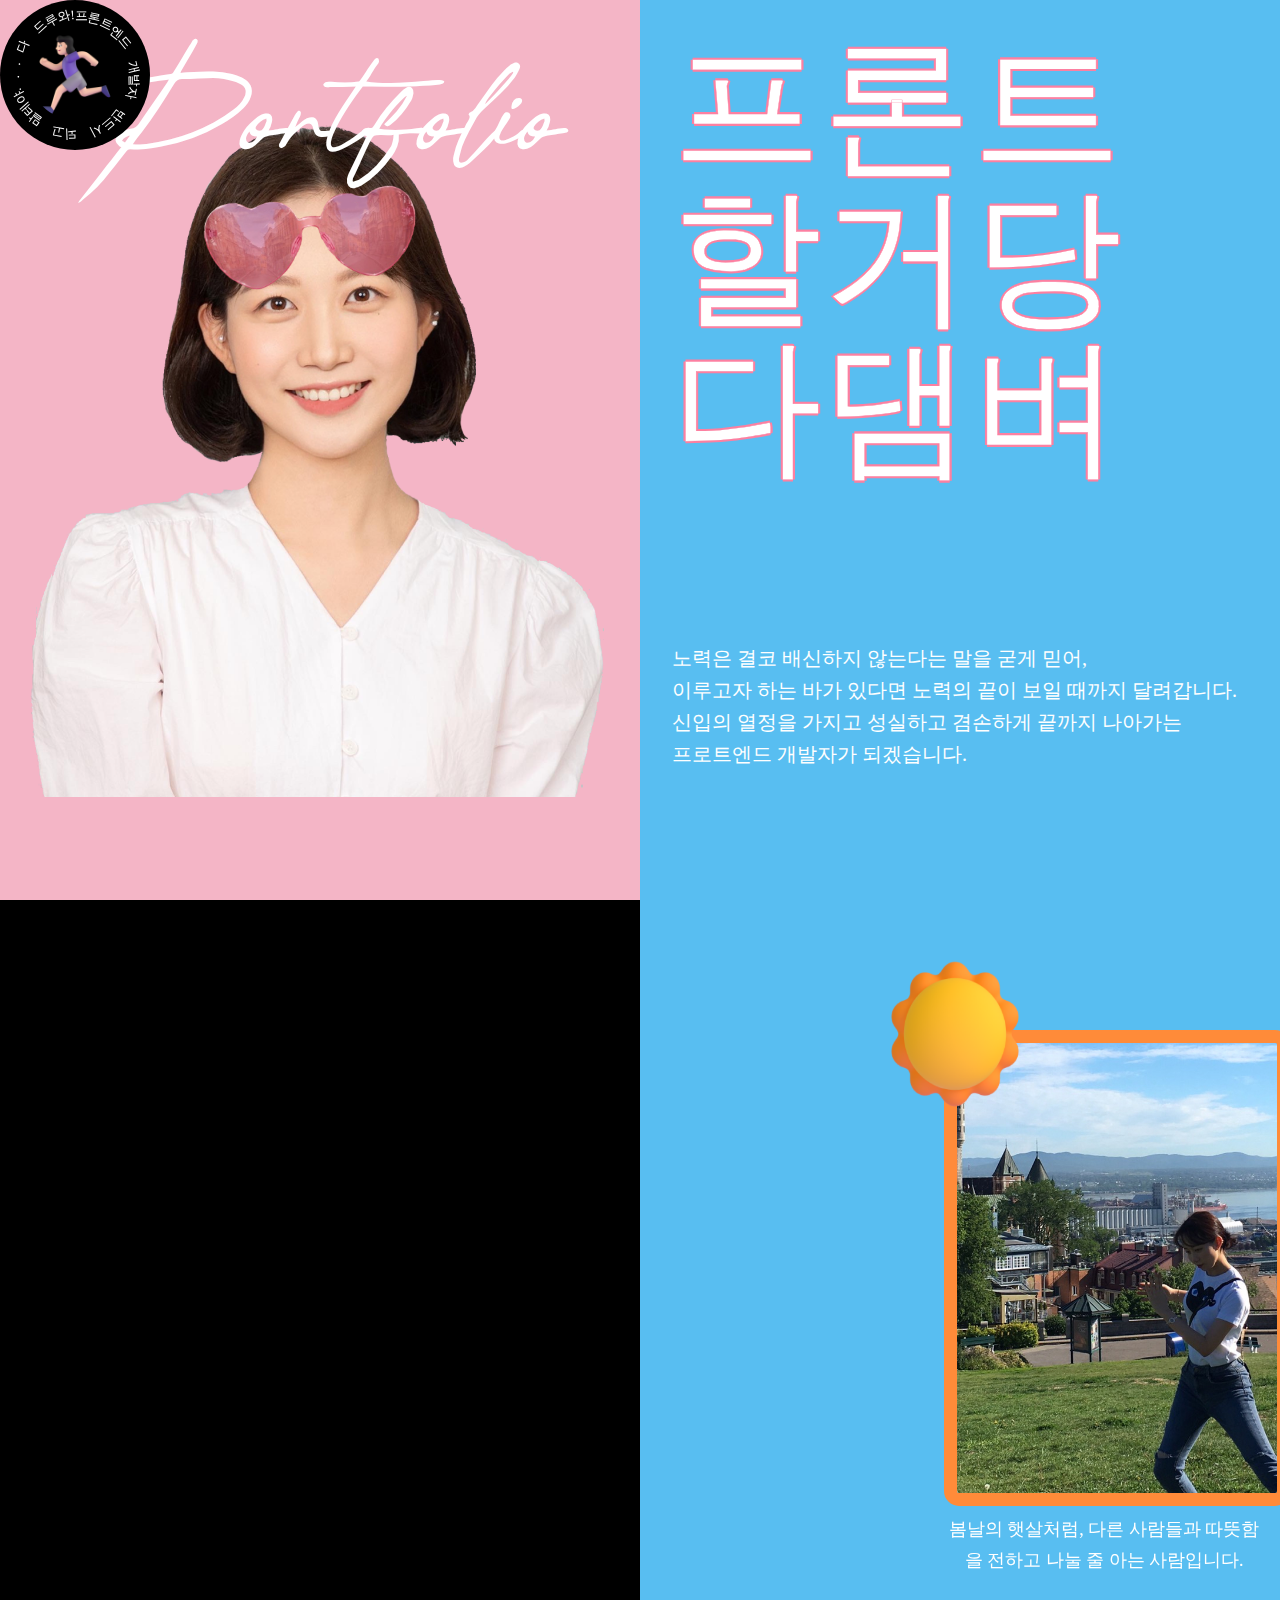
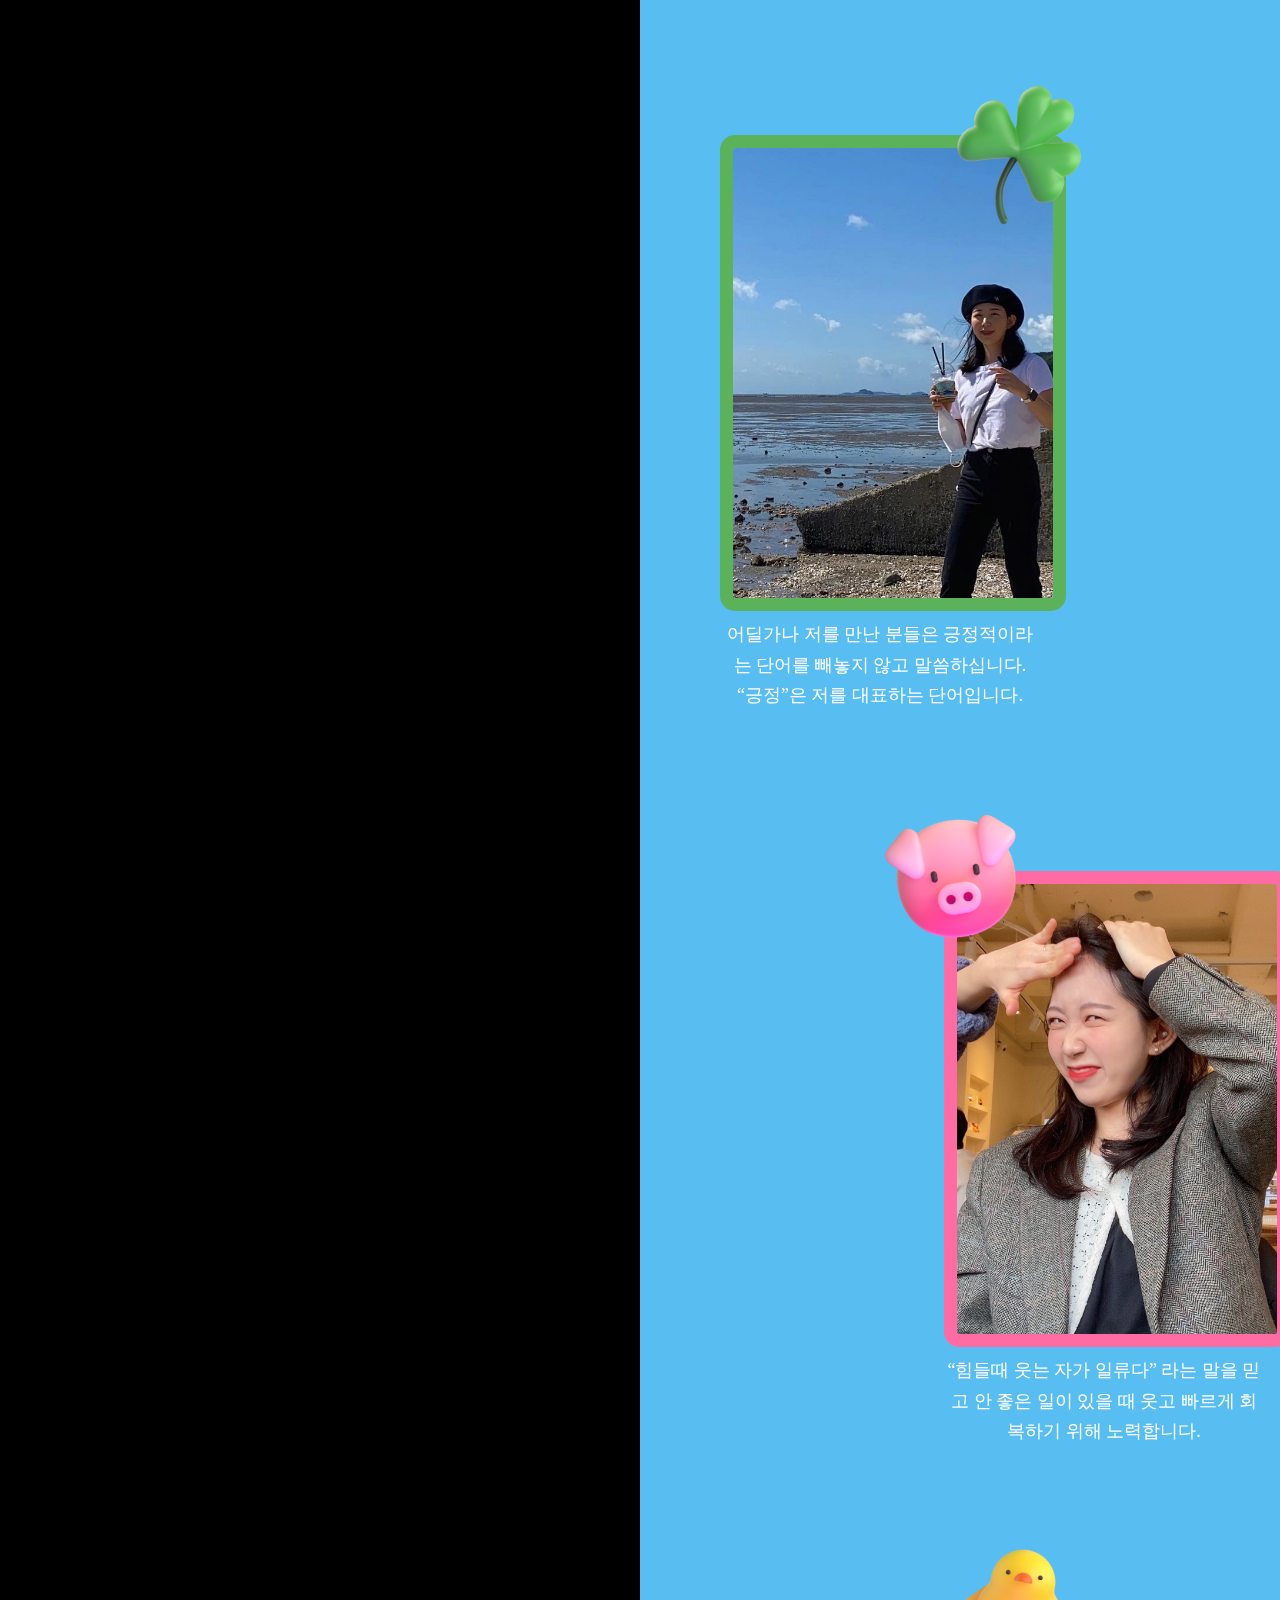
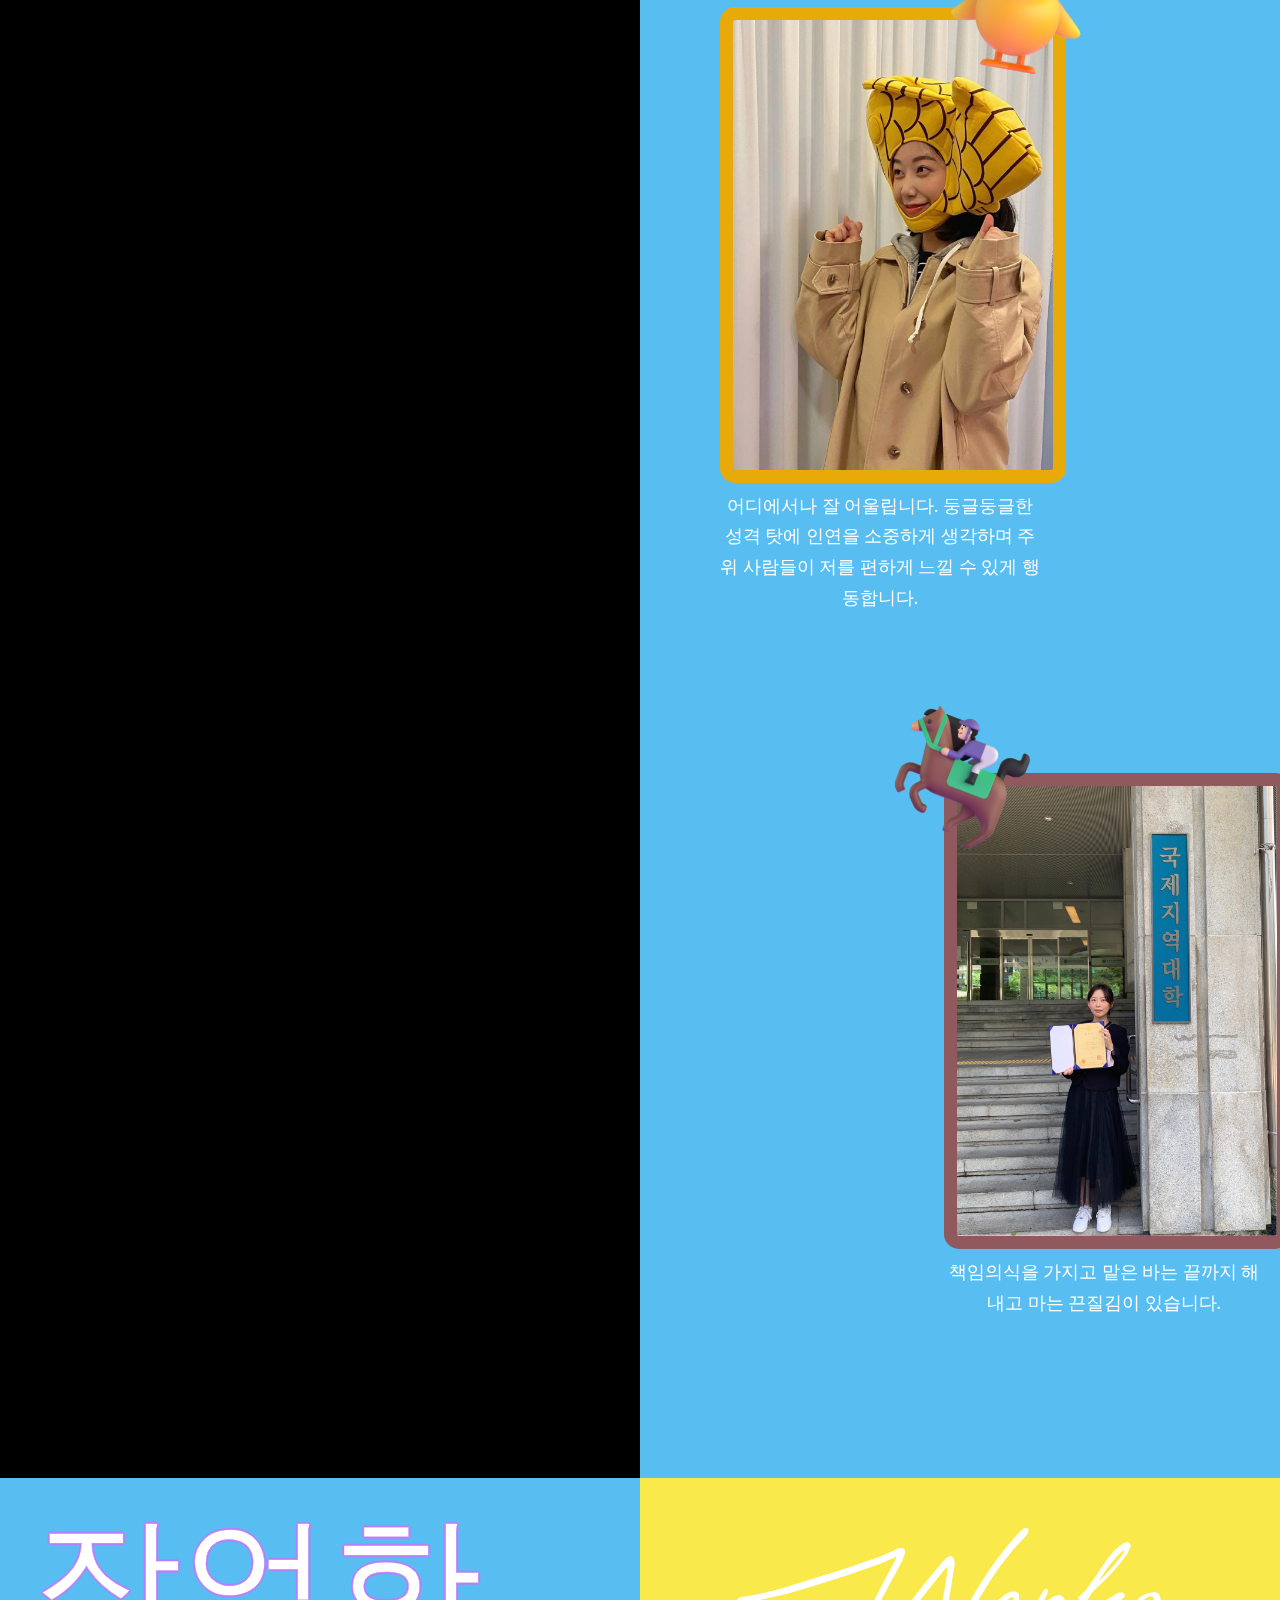
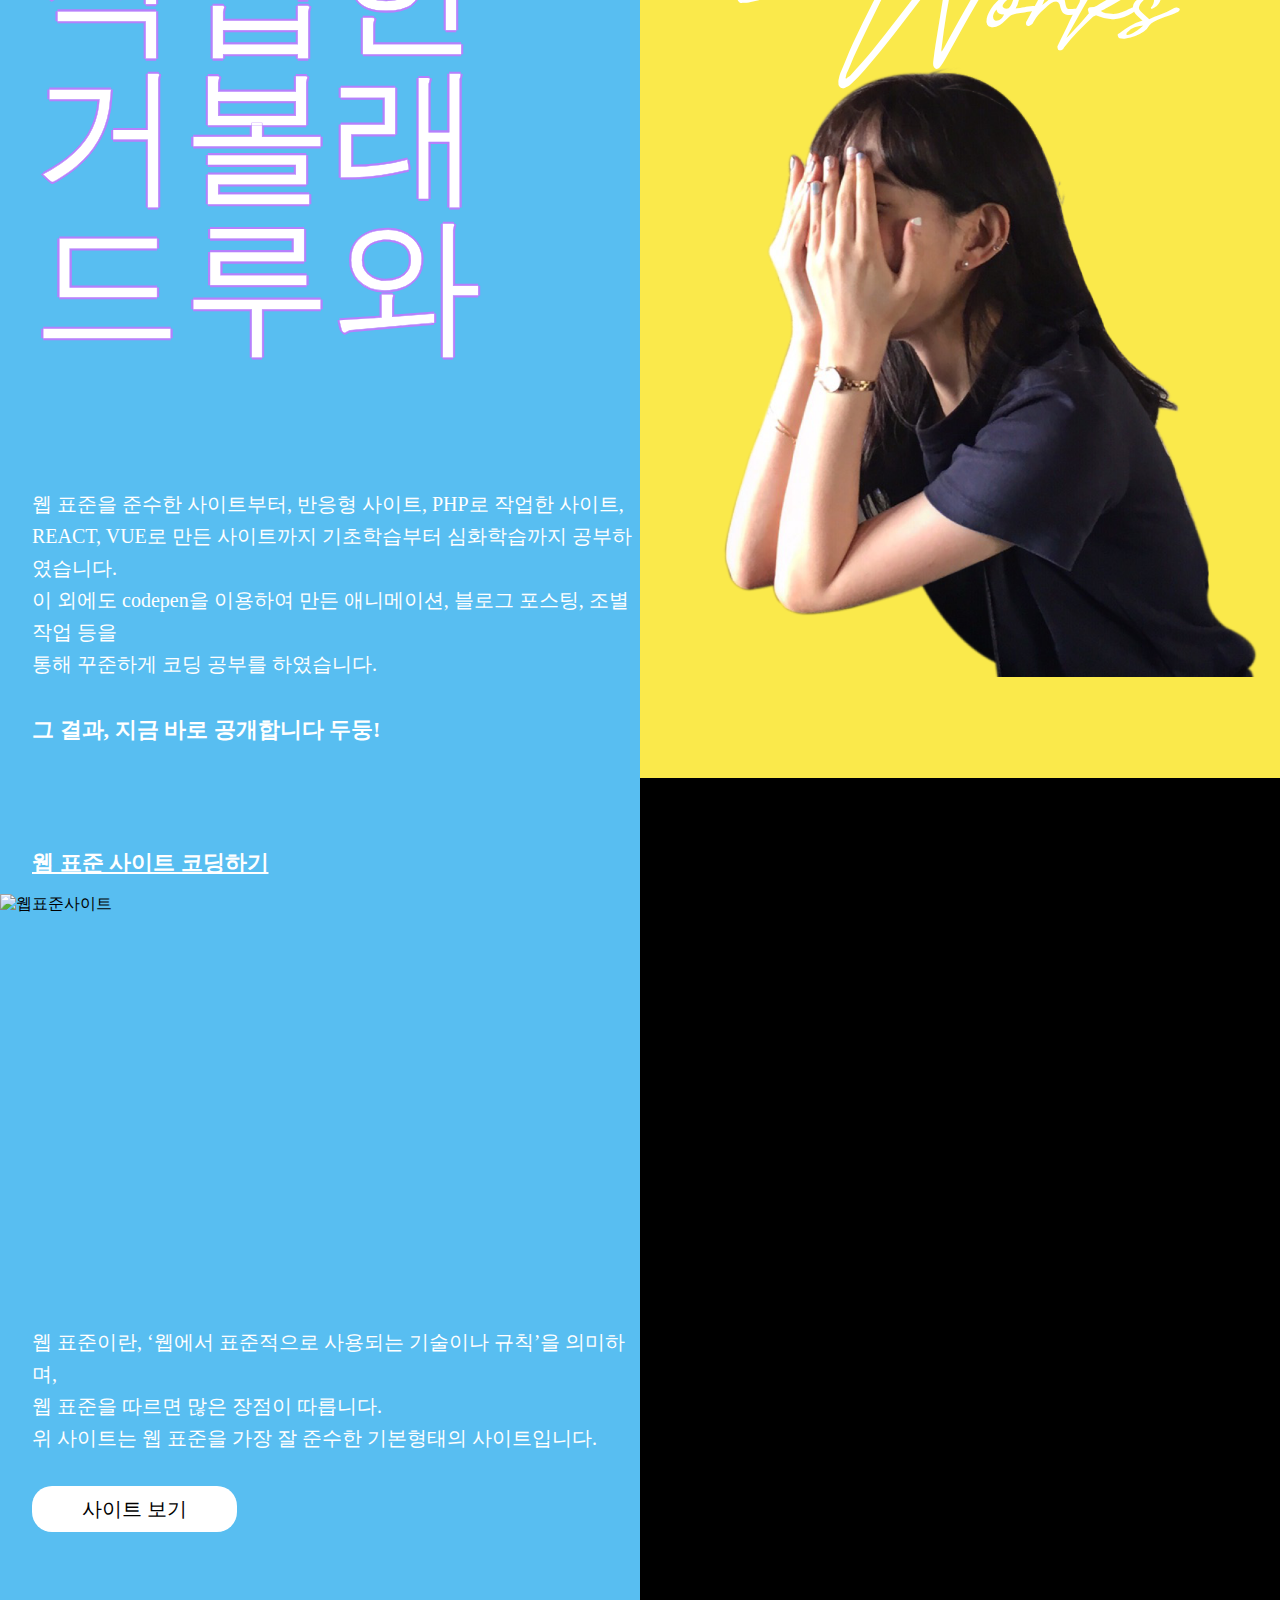
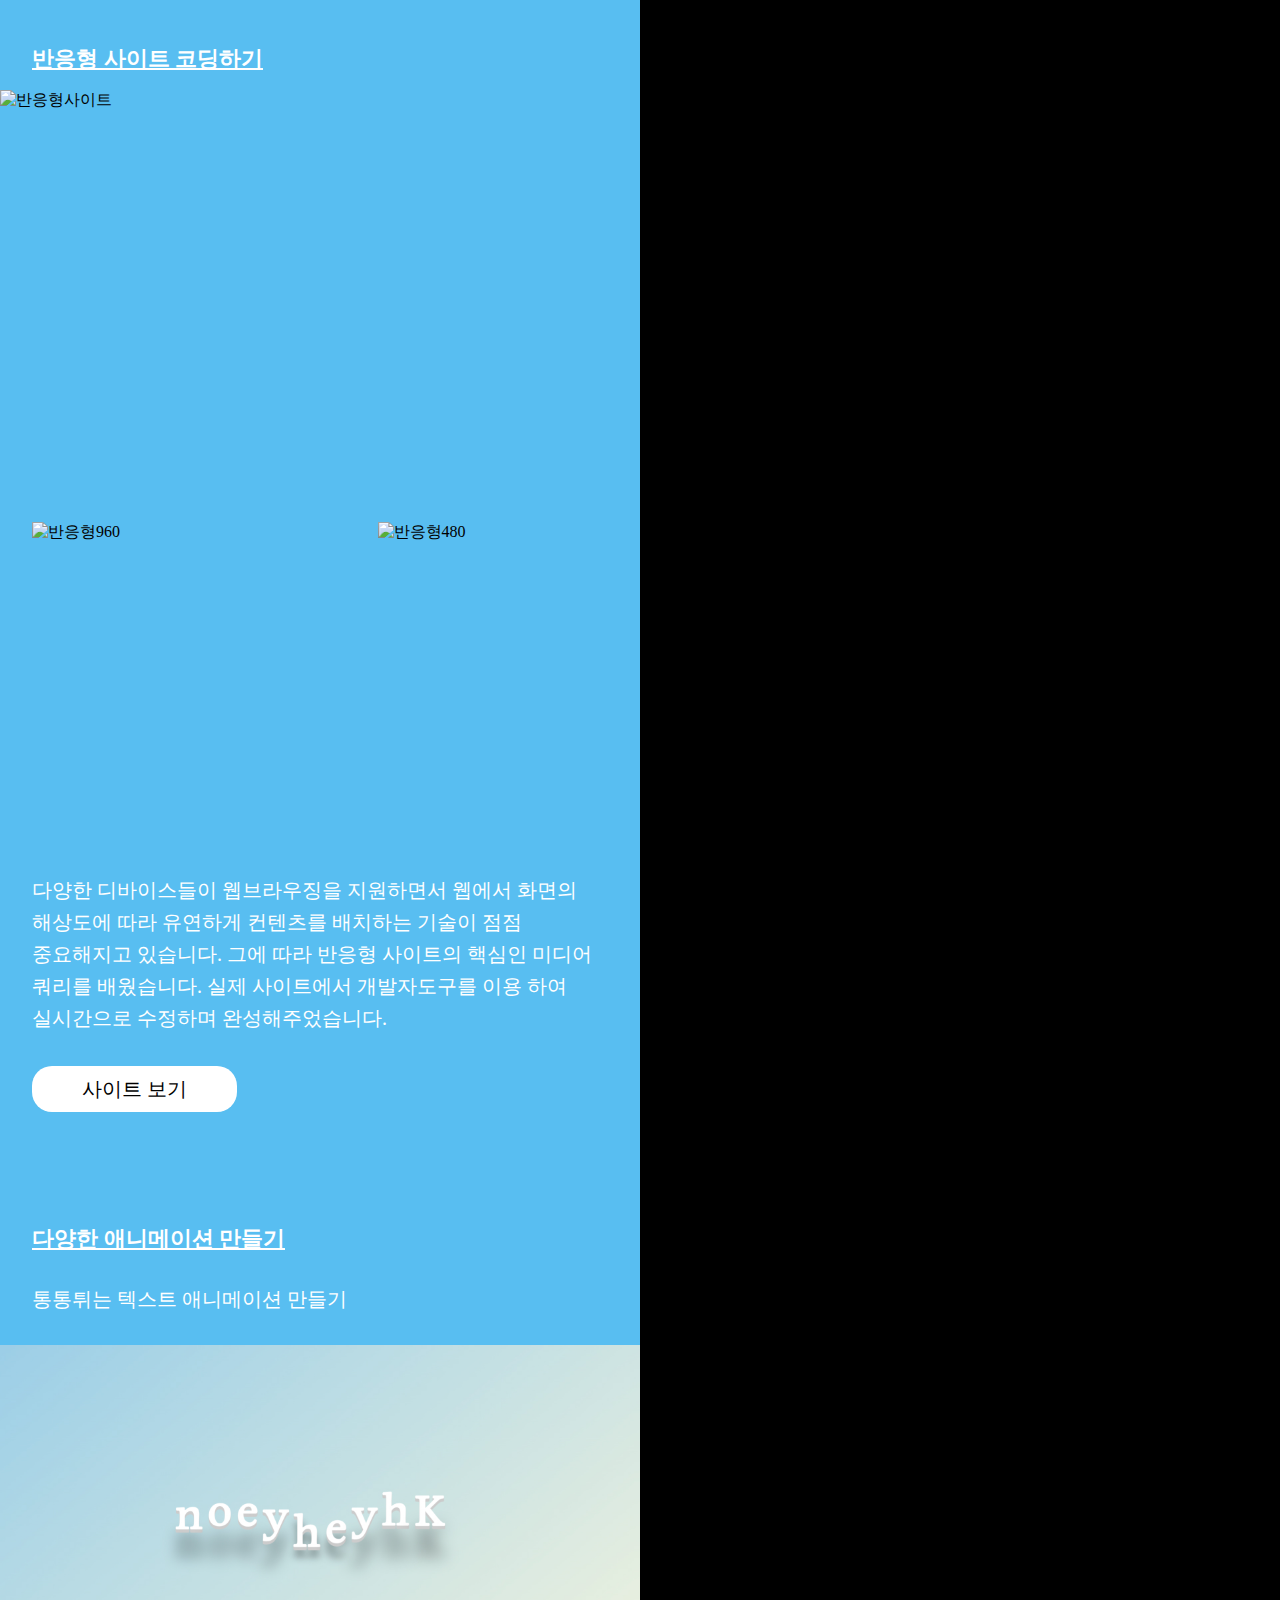
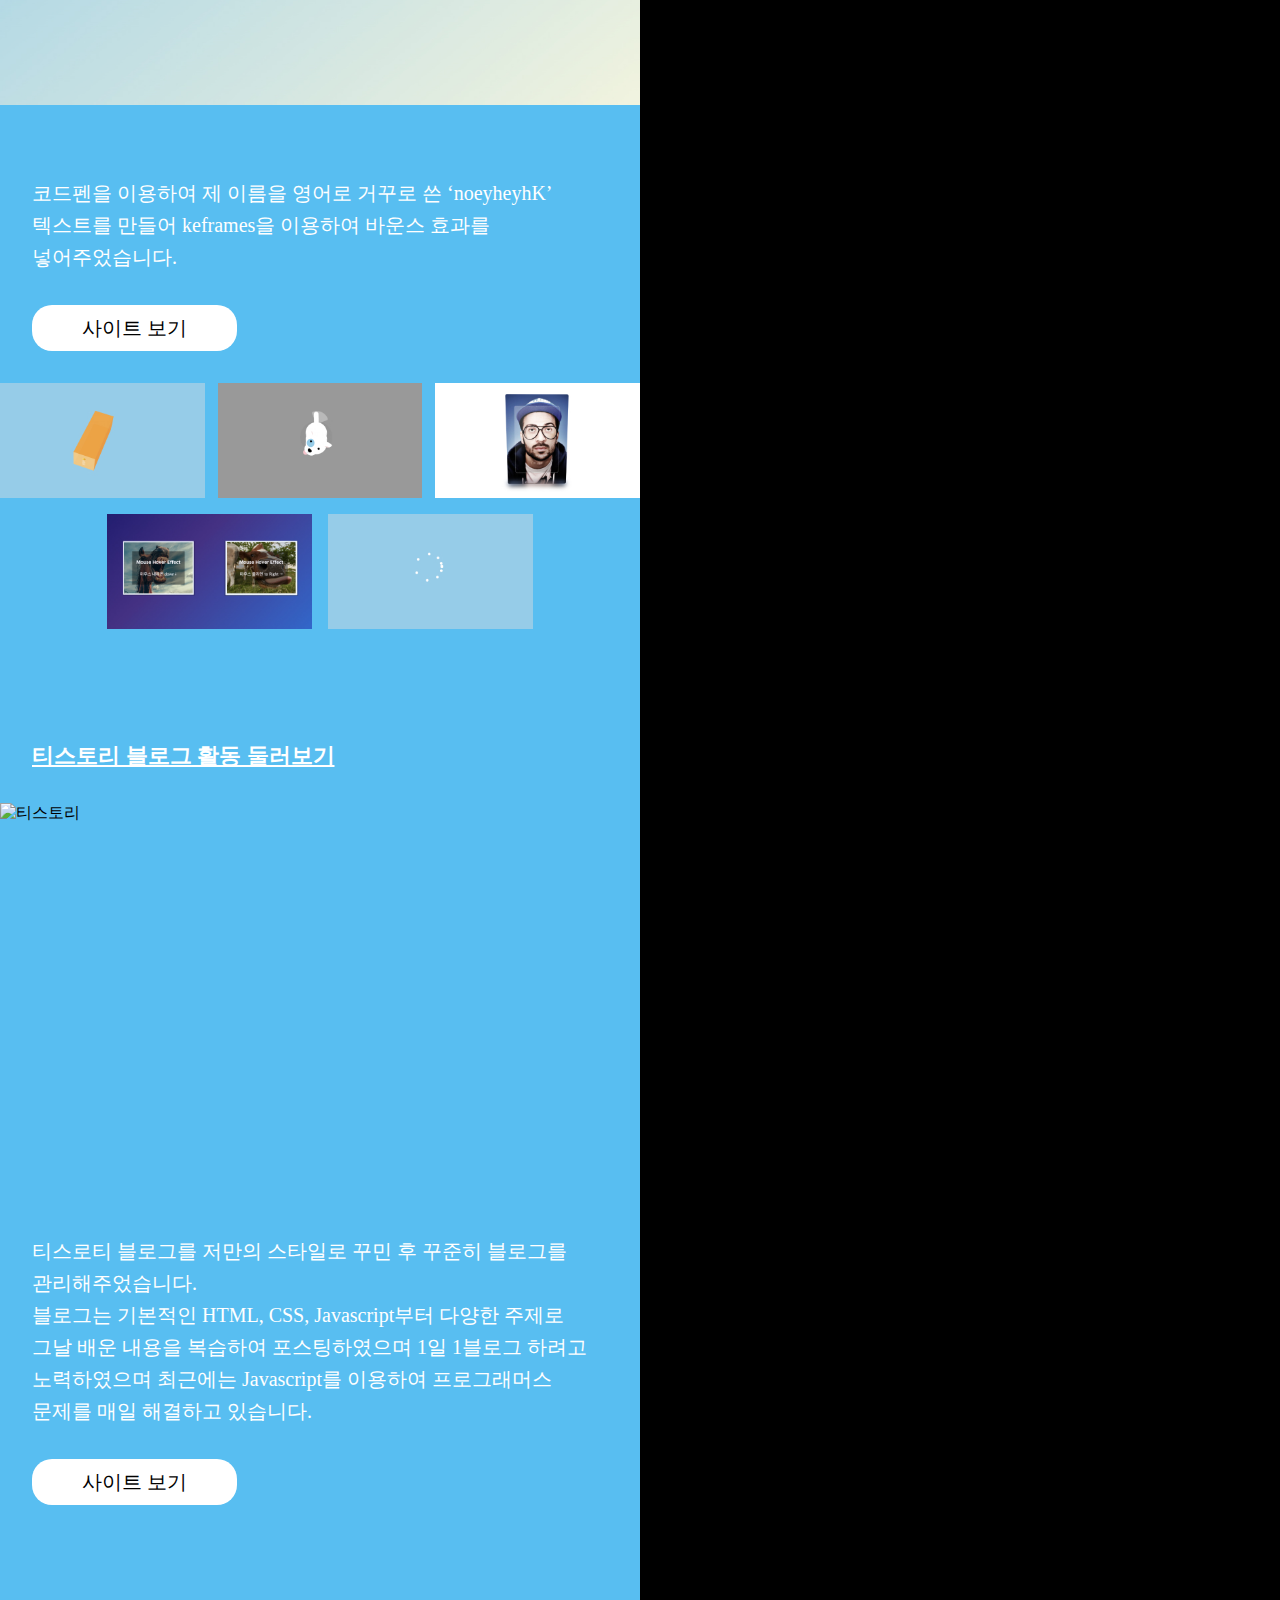
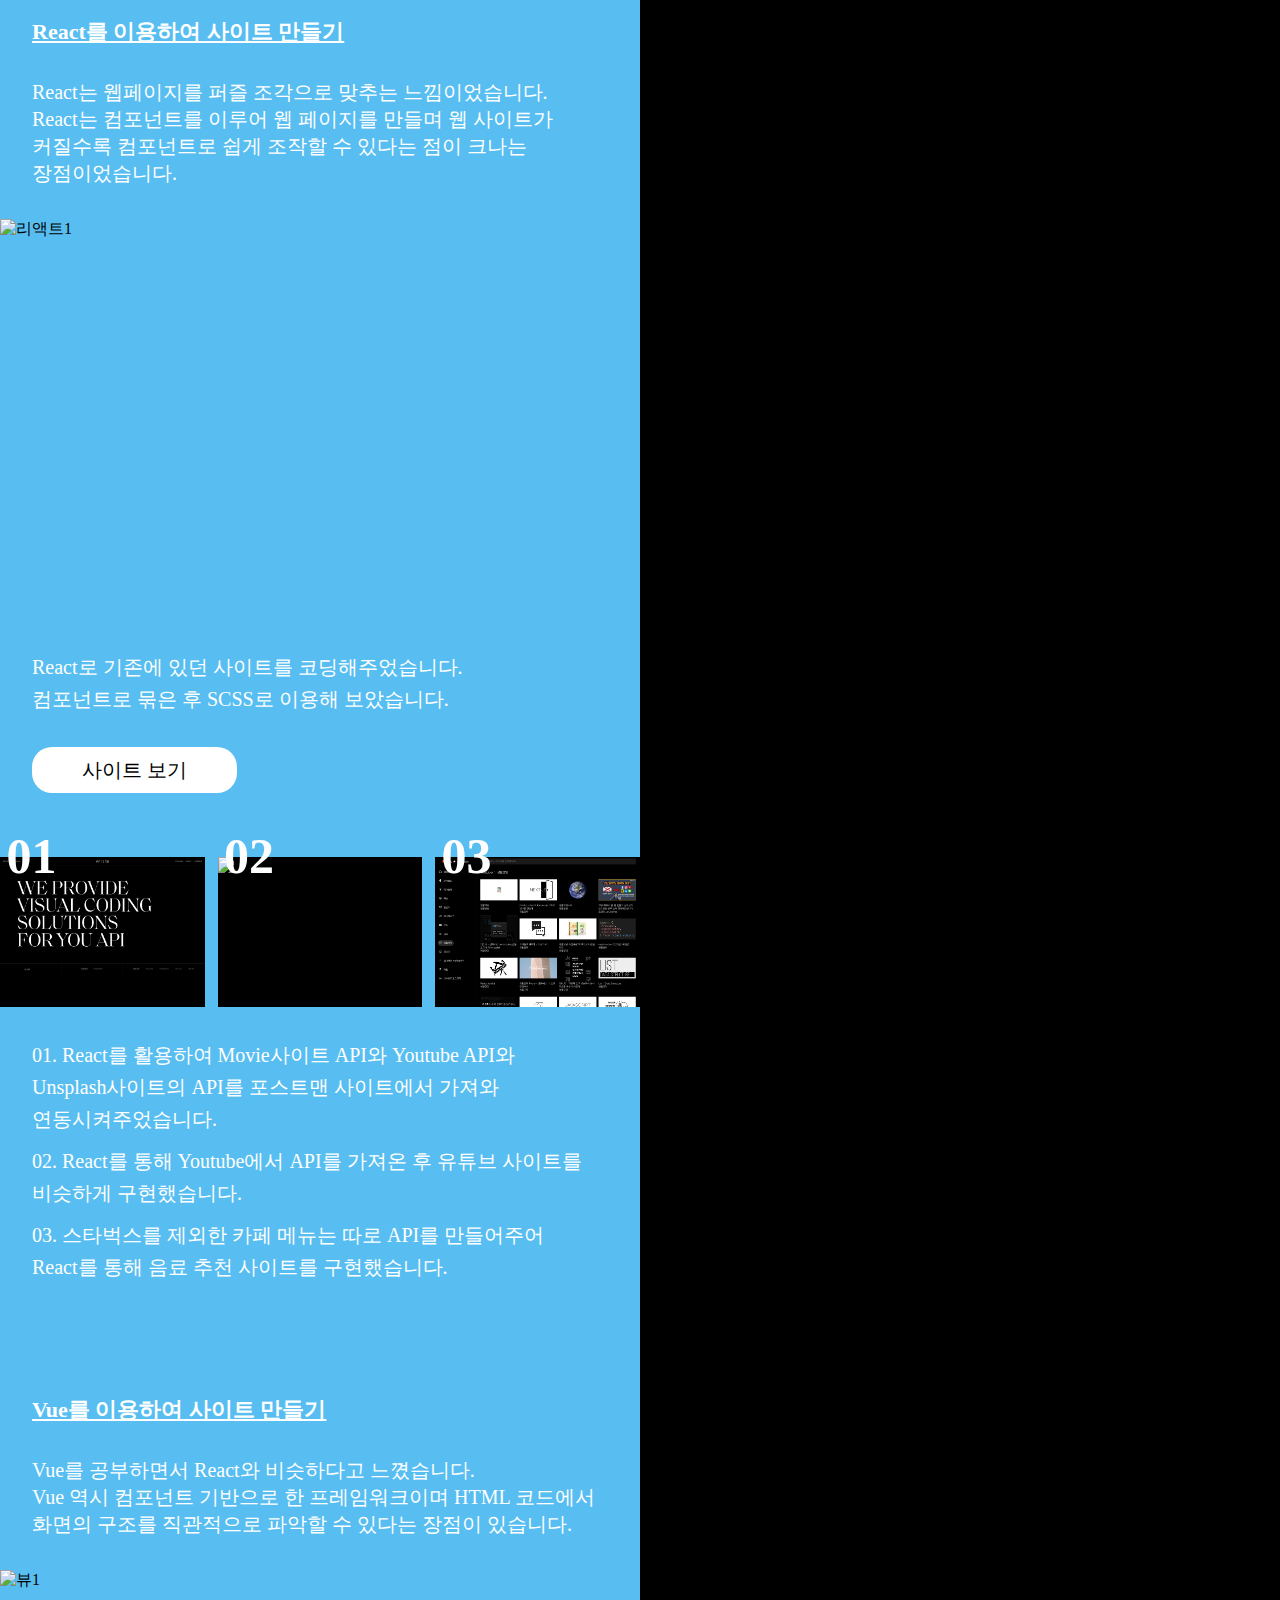
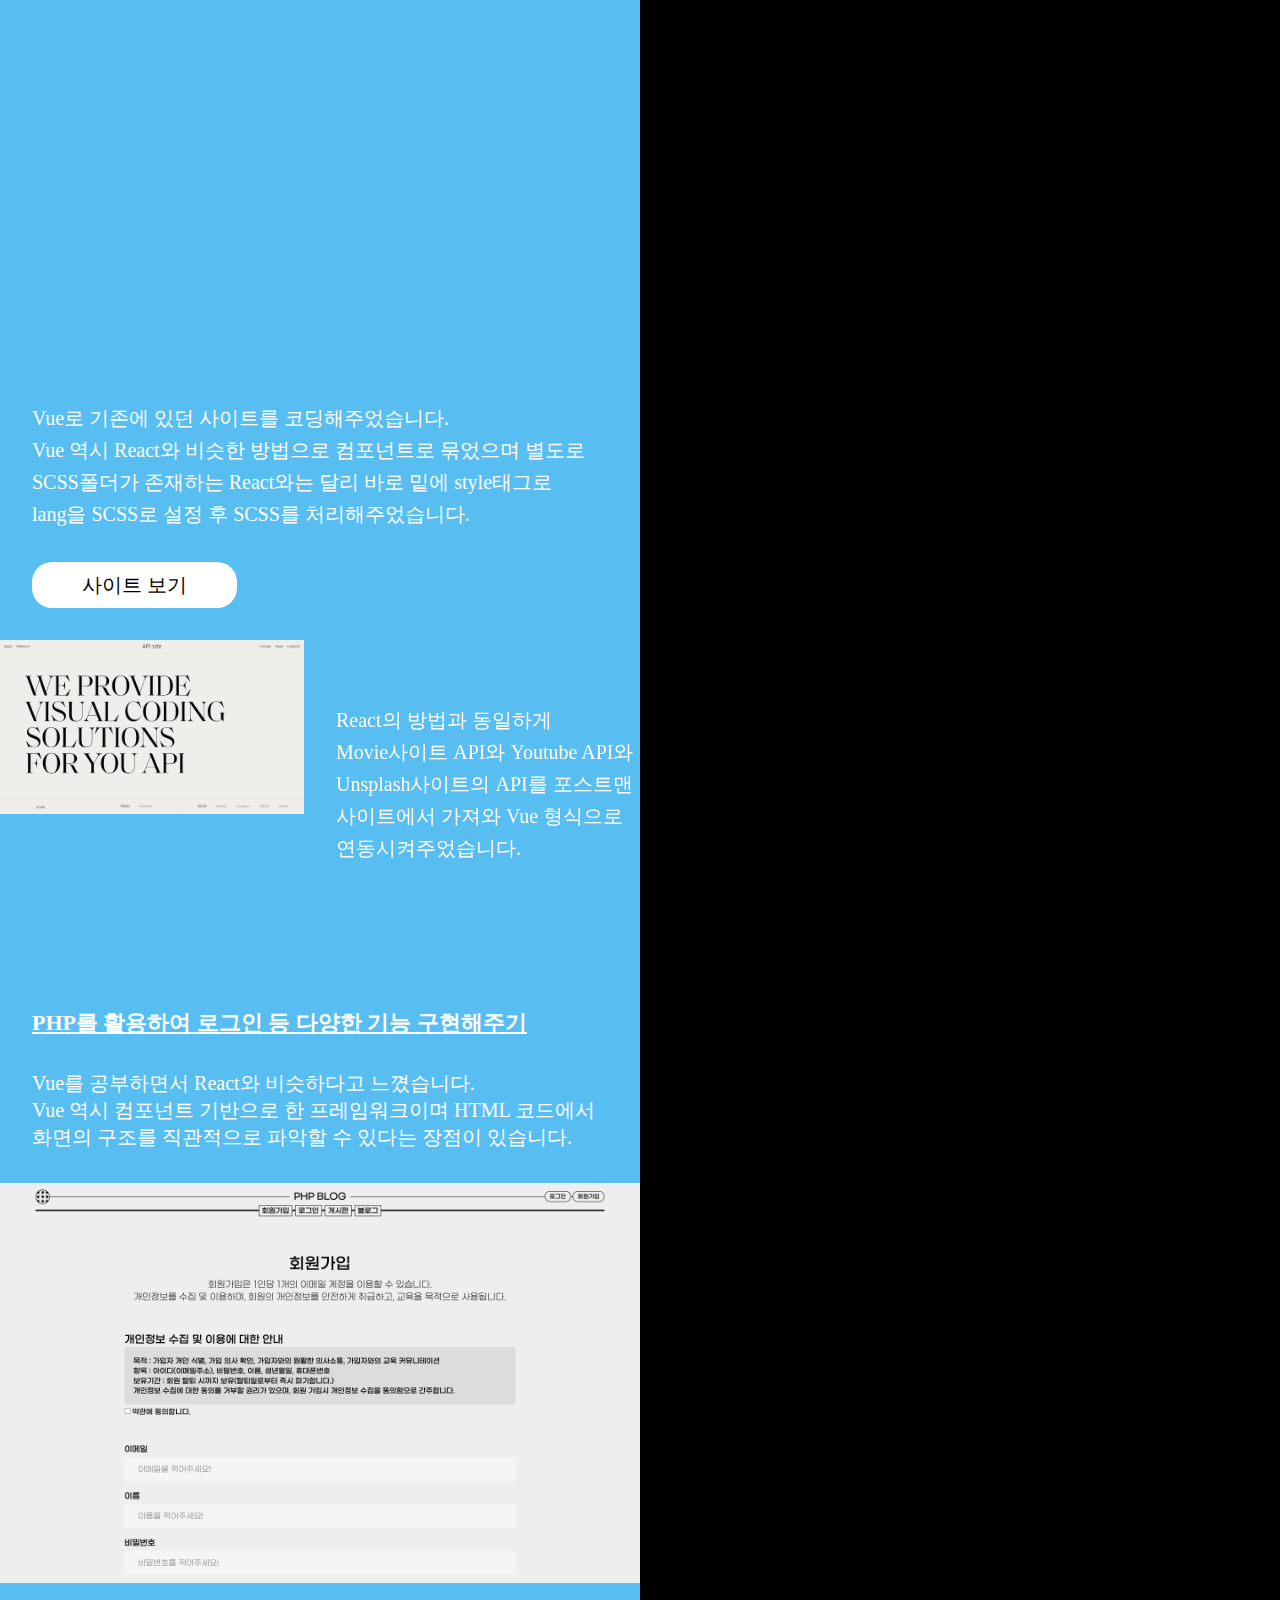
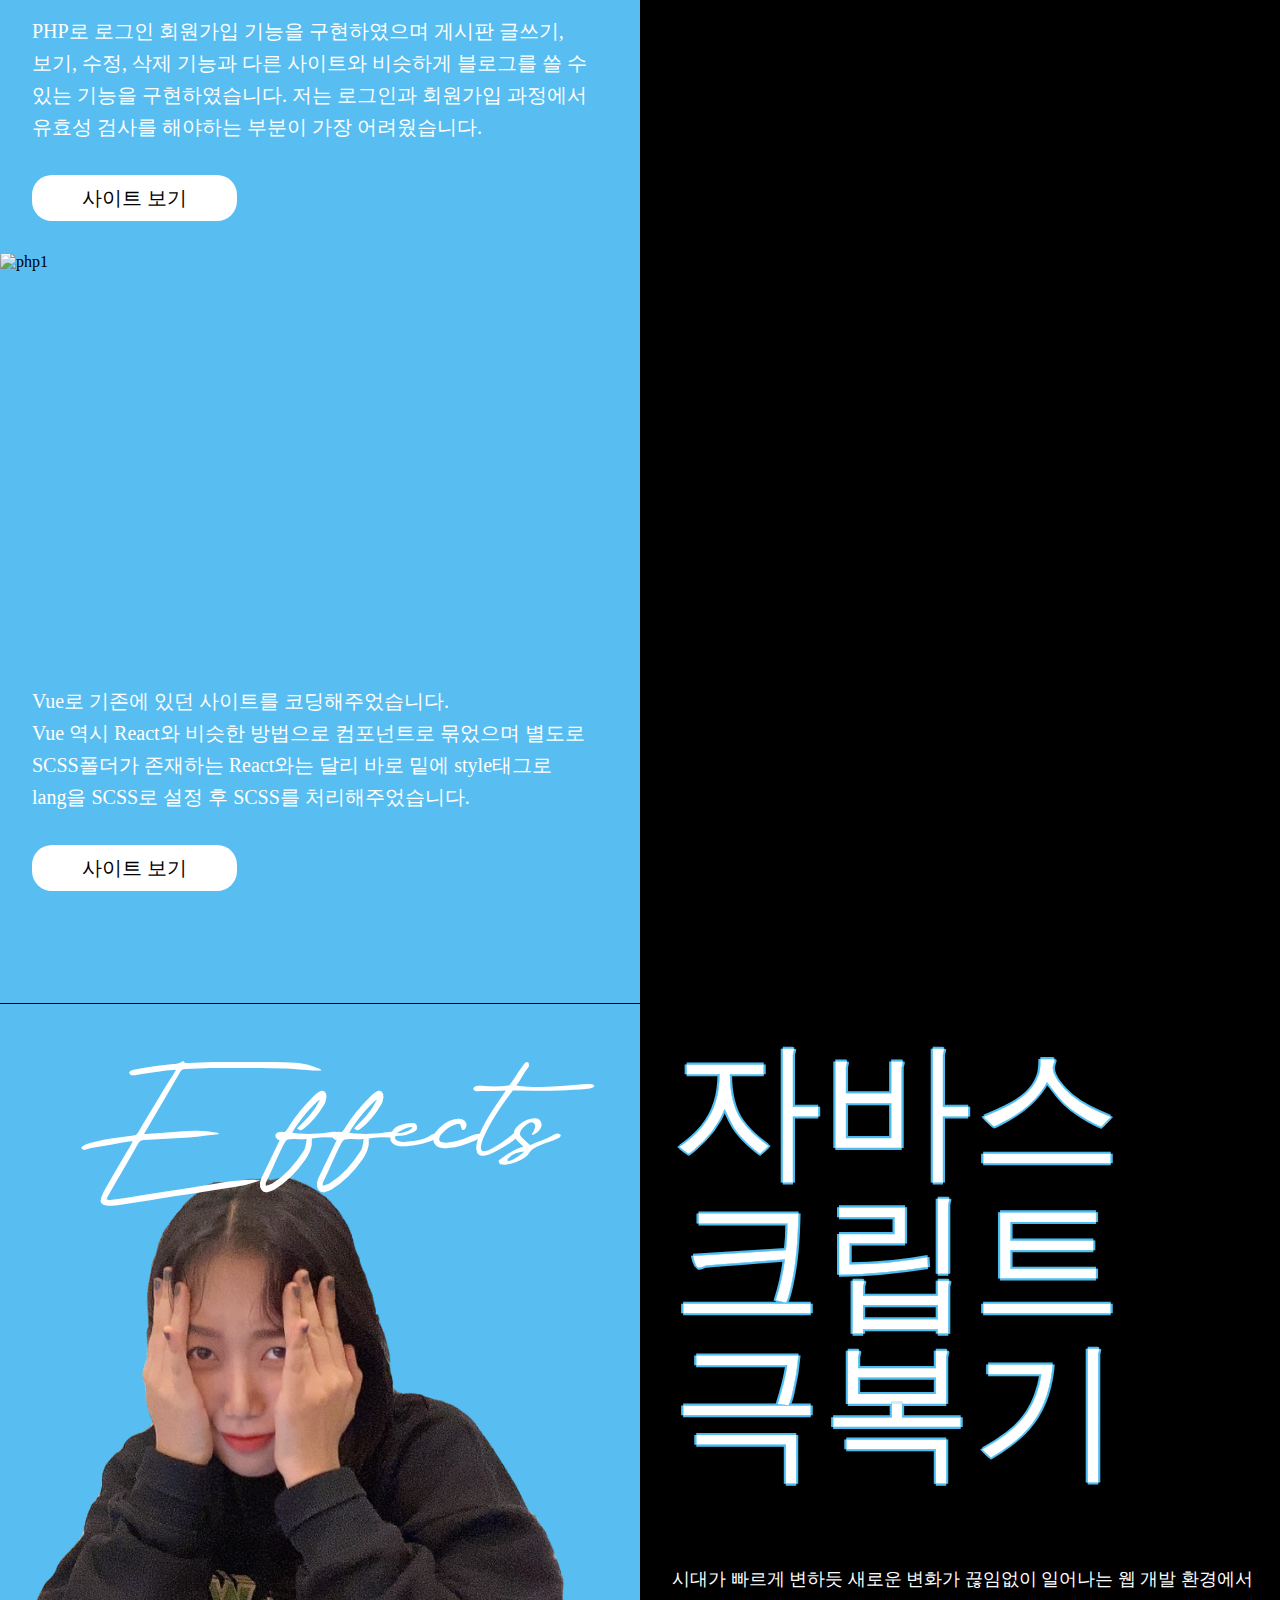
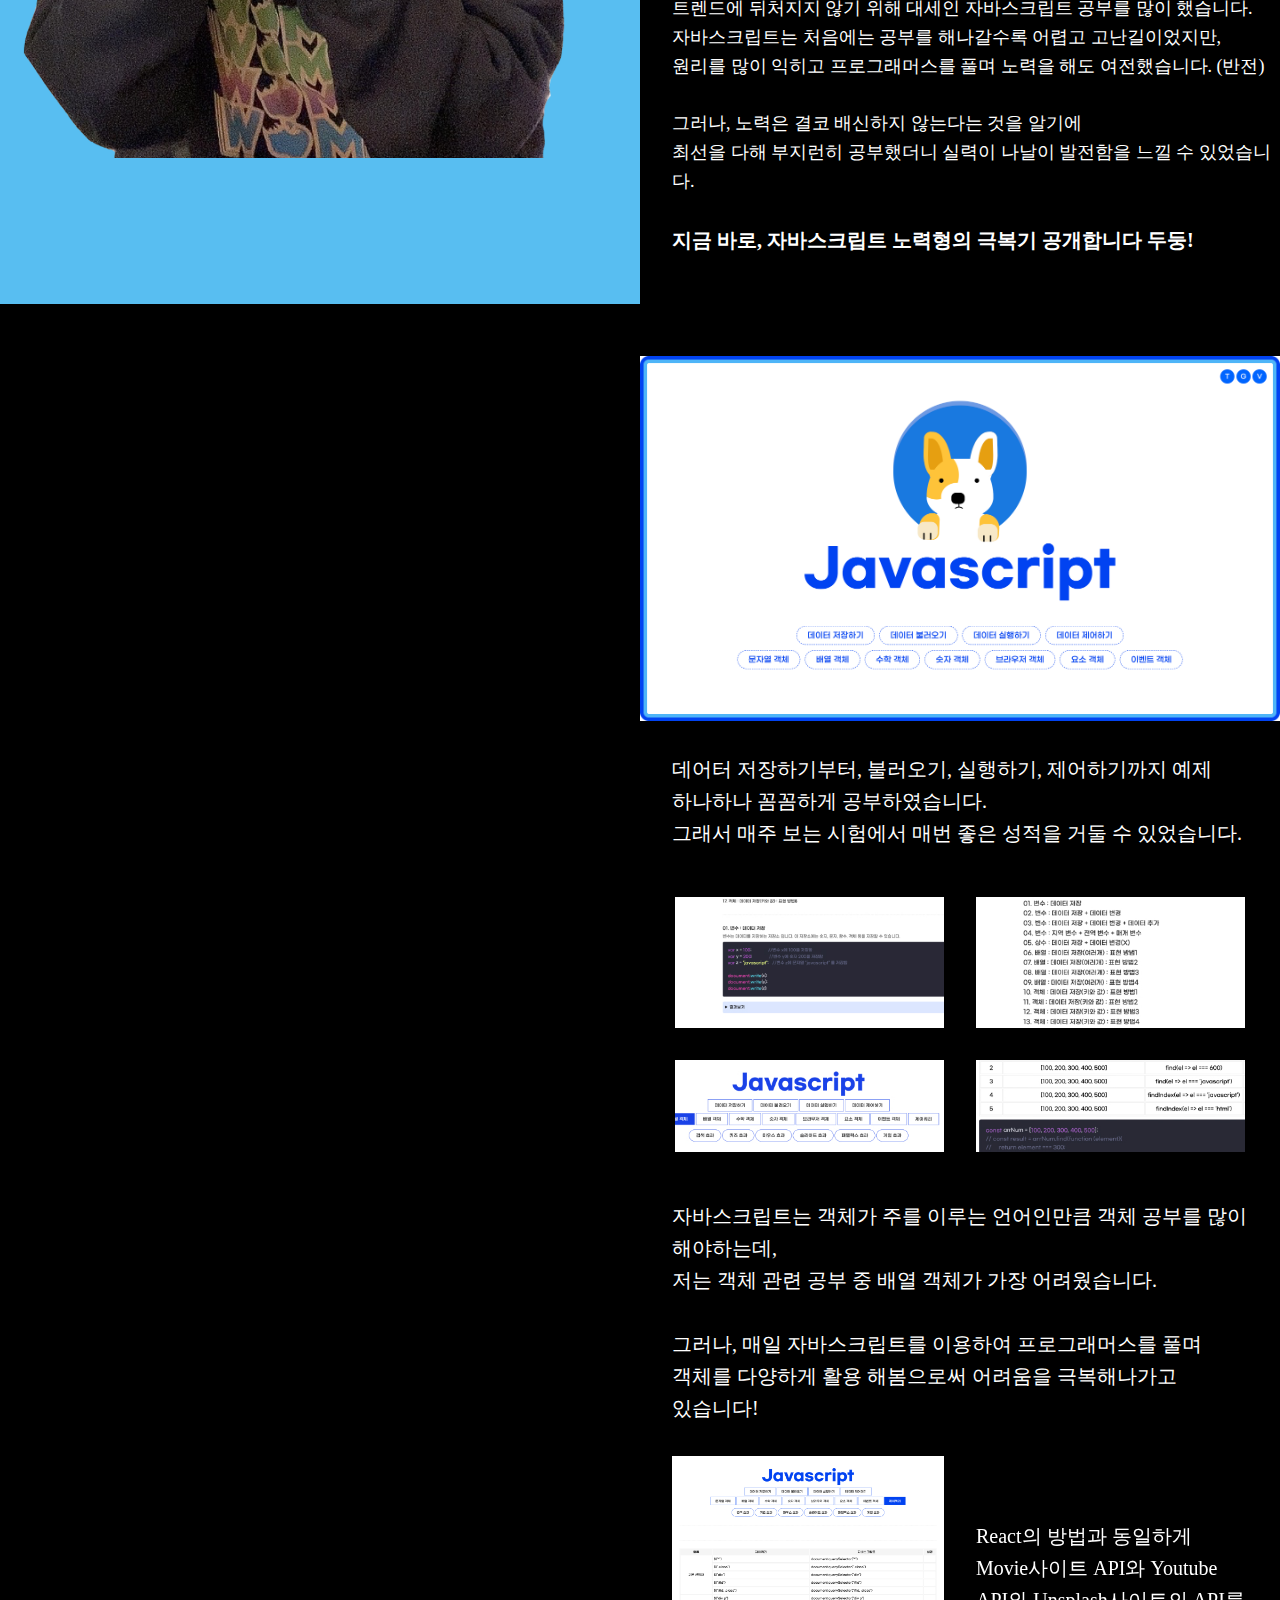
==== index.html @ ecfdb571 "2022.12.06" ====
<!DOCTYPE html>
<html lang="en">

<head>
    <meta charset="UTF-8">
    <meta http-equiv="X-UA-Compatible" content="IE=edge">
    <meta name="viewport" content="width=device-width, initial-scale=1.0">
    <title>portfolio</title>
    <link rel="stylesheet" href="assets/css/style.css">
</head>

<body>
    <section id="section">
        <div class="mouse__cursor">
            <a href="#">
                <div class="circle">
                    <div class="logo">
                    </div>
                    <div class="text">
                        <p>
                            프론트엔드 개발자 반드시 되고 말테야...다 드루와!
                        </p>
                    </div>
                </div>
            </a>
        </div>
        <div class="sec1">
            <div class="sec1__left">
                <h2 class="sec1__left__tit">Portfolio</h2>
                <div class="aboutme__wrap">
                    <div class="aboutme">
                        <img src="assets/img/mainimg1.png" alt="메인이미지1">
                        <img src="assets/img/mainimg2.png" alt="메인이미지2">
                    </div>
                    <img class="sunglasses" src="assets/img/glasses 1.png" alt="선글라스">
                </div>
            </div>

            <div class="sec1__right">
                <h2>
                    프론트<br>
                    할거당<br>
                    다댐벼
                </h2>
                <p class="main__desc">
                    노력은 결코 배신하지 않는다는 말을 굳게 믿어,<br>
                    이루고자 하는 바가 있다면 노력의 끝이 보일 때까지 달려갑니다.<br>
                    신입의 열정을 가지고 성실하고 겸손하게 끝까지 나아가는<br>
                    프로트엔드 개발자가 되겠습니다.
                </p>
                <div class="main__info">
                    <div class="myinfo1">
                        <img src="assets/img/myinfo1.jpg" alt="어바웃미1">
                        <p class="info__desc1">
                            봄날의 햇살처럼, 다른 사람들과 따뜻함을 전하고 나눌 줄 아는 사람입니다.
                        </p>
                        <img class="icon1" src="assets/img/sun_3d.png" alt="어바웃미장식1">
                    </div>
                    <div class="myinfo2">
                        <img src="assets/img/myinfo2.jpg" alt="어바웃미2">
                        <p class="info__desc2">
                            어딜가나 저를 만난 분들은 긍정적이라는 단어를 빼놓지 않고 말씀하십니다.
                            “긍정”은 저를 대표하는 단어입니다.
                        </p>
                        <img class="icon2" src="assets/img/shamrock_3d.png" alt="어바웃미장식2">
                    </div>

                    <div class="myinfo3">
                        <img src="assets/img/myinfo3.jpg" alt="어바웃미3">
                        <p class="info__desc3">
                            “힘들때 웃는 자가 일류다” 라는 말을
                            믿고 안 좋은 일이 있을 때 웃고 빠르게 회복하기 위해
                            노력합니다.
                        </p>
                        <img class="icon3" src="assets/img/pig_face_3d.png" alt="어바웃미장식3">
                    </div>
                    <div class="myinfo4">
                        <img src="assets/img/myinfo4.jpg" alt="어바웃미4">
                        <p class="info__desc4">
                            어디에서나 잘 어울립니다. 둥글둥글한 성격 탓에
                            인연을 소중하게 생각하며 주위 사람들이 저를 편하게
                            느낄 수 있게 행동합니다.
                        </p>
                        <img class="icon4" src="assets/img/front-facing_baby_chick_3d.png" alt="어바웃미장식4">
                    </div>
                    <div class="myinfo5">
                        <img src="assets/img/myinfo5.jpg" alt="어바웃미5">
                        <p class="info__desc5">
                            책임의식을 가지고 맡은 바는 끝까지 해내고 마는
                            끈질김이 있습니다.
                        </p>
                        <img class="icon5" src="assets/img/horse_racing_3d_light.png" alt="어바웃미장식5">
                    </div>
                </div>

            </div>
        </div>
        <div class="sec2">
            <div class="sec2__left">
                <h2>
                    작업한<br>
                    거볼래<br>
                    드루와
                </h2>
                <p class="works__desc">
                    웹 표준을 준수한 사이트부터, 반응형 사이트, PHP로 작업한 사이트,<br>
                    REACT, VUE로 만든 사이트까지 기초학습부터 심화학습까지 공부하였습니다.<br>
                    이 외에도 codepen을 이용하여 만든 애니메이션, 블로그 포스팅, 조별 작업 등을<br>
                    통해 꾸준하게 코딩 공부를 하였습니다.<br><br>

                    <em>그 결과, 지금 바로 공개합니다 두둥!</em>
                </p>
                <div class="works__inner">
                    <div class="webstandard">
                        <h3>웹 표준 사이트 코딩하기 </h3>
                        <figure class="webstandard__img">
                            <img class="img-scroll" src="./assets/img/webstandard.jpeg" alt="웹표준사이트">
                        </figure>
                        <div class="webstandard__desc">
                            웹 표준이란, ‘웹에서 표준적으로 사용되는 기술이나 규칙’을 의미하며,<br>
                            웹 표준을 따르면 많은 장점이 따릅니다.<br>
                            위 사이트는 웹 표준을 가장 잘 준수한 기본형태의 사이트입니다.
                        </div>
                        <a href="#" class="webstandard__go">사이트 보기</a>
                    </div>
                    <div class="webresponsive">
                        <h3>반응형 사이트 코딩하기 </h3>
                        <figure class="webresponsive__img">
                            <img class="img-scroll" src="./assets/img/webresponsive1.jpeg" alt="반응형사이트">
                        </figure>
                        <div class="webresponsive__site">
                            <figure class="webresponsive960">
                                <img class="img-scroll" src="./assets/img/webresponsive2.jpeg" alt="반응형960">
                            </figure>
                            <figure class="webresponsive480">
                                <img class="img-scroll" src="./assets/img/webresponsive3.jpeg" alt="반응형480">
                            </figure>
                        </div>
                        <div class="webresponsive__desc">
                            다양한 디바이스들이 웹브라우징을 지원하면서 웹에서 화면의 해상도에 따라 유연하게 컨텐츠를 배치하는 기술이 점점 중요해지고 있습니다. 그에 따라 반응형
                            사이트의 핵심인 미디어 쿼리를 배웠습니다. 실제 사이트에서 개발자도구를 이용
                            하여 실시간으로 수정하며 완성해주었습니다.

                        </div>
                        <a href="#" class="webresponsive__go">사이트 보기</a>
                    </div>
                    <div class="animation">
                        <h3>다양한 애니메이션 만들기</h3>
                        <p>통통튀는 텍스트 애니메이션 만들기</p>
                        <figure class="animation__img">
                            <img src="./assets/img/animation1.jpg" alt="애니메이션1">
                        </figure>
                        <div class="animation__desc">
                            코드펜을 이용하여 제 이름을 영어로 거꾸로 쓴 ‘noeyheyhK’ 텍스트를 만들어
                            keframes을 이용하여 바운스 효과를 넣어주었습니다.
                        </div>
                        <a href="#" class="animation__go">사이트 보기</a>
                        <div class="animation1">
                            <img src="./assets/img/animation2.jpg" alt="애니메이션2">
                            <img src="./assets/img/animation3.jpg" alt="애니메이션3">
                            <img src="./assets/img/animation4.jpg" alt="애니메이션4">
                        </div>
                        <div class="animation2">
                            <img src="./assets/img/animation5.jpg" alt="애니메이션5">
                            <img src="./assets/img/animation6.jpg" alt="애니메이션6">
                        </div>
                    </div>
                    <div class="tistory">
                        <h3>티스토리 블로그 활동 둘러보기</h3>
                        <figure class="tistory__img">
                            <img class="img-scroll" src="./assets/img/tistory.jpeg" alt="티스토리">
                        </figure>
                        <div class="tistory__desc">
                            티스로티 블로그를 저만의 스타일로 꾸민 후 꾸준히 블로그를 관리해주었습니다.<br>
                            블로그는 기본적인 HTML, CSS, Javascript부터 다양한 주제로 그날 배운 내용을
                            복습하여 포스팅하였으며 1일 1블로그 하려고 노력하였으며 최근에는 Javascript를 이용하여 프로그래머스 문제를 매일 해결하고 있습니다.
                        </div>
                        <a href="#" class="tistory__go">사이트 보기</a>
                    </div>
                    <div class="react">
                        <h3>React를 이용하여 사이트 만들기</h3>
                        <p>
                            React는 웹페이지를 퍼즐 조각으로 맞추는 느낌이었습니다.
                            React는 컴포넌트를 이루어 웹 페이지를 만들며 웹 사이트가 커질수록 컴포넌트로 쉽게
                            조작할 수 있다는 점이 크나는 장점이었습니다.
                        </p>
                        <figure class="react__img">
                            <img class="img-scroll" src="./assets/img/react1.jpeg" alt="리액트1">
                        </figure>
                        <div class="react__desc">
                            React로 기존에 있던 사이트를 코딩해주었습니다.<br>
                            컴포넌트로 묶은 후 SCSS로 이용해 보았습니다.
                        </div>
                        <a href="#" class="react__go">사이트 보기</a>
                        <div class="react1">
                            <figure class="react2">
                                <span>01</span>
                                <img src="./assets/img/react2.jpeg" alt="리액트2">
                            </figure>
                            <figure class="react3">
                                <span>02</span>
                                <img class="img-scroll" src="./assets/img/react3.jpeg" alt="리액트3">
                            </figure>
                            <figure class="react4">
                                <span>03</span>
                                <img class="img-scroll" src="./assets/img/react4.jpg" alt="리액트4">
                            </figure>
                        </div>
                        <div class="react__subdesc">
                            <p>01. React를 활용하여 Movie사이트 API와 Youtube API와 Unsplash사이트의 API를 포스트맨 사이트에서 가져와 연동시켜주었습니다.
                            </p>
                            <p>02. React를 통해 Youtube에서 API를 가져온 후 유튜브 사이트를 비슷하게 구현했습니다.</p>
                            <p>03. 스타벅스를 제외한 카페 메뉴는 따로 API를 만들어주어 React를 통해 음료 추천 사이트를 구현했습니다.</p>
                        </div>
                    </div>
                    <div class="vue">
                        <h3>Vue를 이용하여 사이트 만들기</h3>
                        <p>
                            Vue를 공부하면서 React와 비슷하다고 느꼈습니다.<br>
                            Vue 역시 컴포넌트 기반으로 한 프레임워크이며 HTML 코드에서 화면의 구조를 직관적으로 파악할 수 있다는 장점이 있습니다.
                        </p>
                        <figure class="vue__img">
                            <img class="img-scroll" src="./assets/img/vue1.jpeg" alt="뷰1">
                        </figure>
                        <div class="vue__desc">
                            Vue로 기존에 있던 사이트를 코딩해주었습니다.<br>
                            Vue 역시 React와 비슷한 방법으로 컴포넌트로 묶었으며 별도로 SCSS폴더가 존재하는 React와는 달리 바로 밑에 style태그로 lang을 SCSS로 설정
                            후 SCSS를 처리해주었습니다.
                        </div>
                        <a href="#" class="vue__go">사이트 보기</a>
                        <div class="vue1">
                            <figure class="vue2">
                                <img src="./assets/img/vue2.jpeg" alt="뷰2">
                            </figure>
                            <div class="vue__subdesc">
                                React의 방법과 동일하게 Movie사이트 API와 Youtube API와 Unsplash사이트의 API를 포스트맨 사이트에서 가져와 Vue 형식으로
                                연동시켜주었습니다.
                            </div>
                        </div>
                    </div>
                    <div class="php">
                        <h3>PHP를 활용하여 로그인 등 다양한 기능 구현해주기</h3>
                        <p>
                            Vue를 공부하면서 React와 비슷하다고 느꼈습니다.<br>
                            Vue 역시 컴포넌트 기반으로 한 프레임워크이며 HTML 코드에서 화면의 구조를 직관적으로 파악할 수 있다는 장점이 있습니다.
                        </p>
                        <figure class="php__img">
                            <img src="./assets/img/php1.jpeg" alt="php1">
                        </figure>
                        <div class="php__desc">
                            PHP로 로그인 회원가입 기능을 구현하였으며 게시판 글쓰기, 보기, 수정, 삭제 기능과 다른 사이트와 비슷하게 블로그를 쓸 수 있는 기능을 구현하였습니다.
                            저는 로그인과 회원가입 과정에서 유효성 검사를 해야하는 부분이 가장 어려웠습니다.
                        </div>
                        <a href="#" class="php__go">사이트 보기</a>
                        <figure class="php__img">
                            <img class="img-scroll" src="./assets/img/php2.jpeg" alt="php1">
                        </figure>
                        <div class="php__desc">
                            Vue로 기존에 있던 사이트를 코딩해주었습니다.<br>
                            Vue 역시 React와 비슷한 방법으로 컴포넌트로 묶었으며 별도로 SCSS폴더가 존재하는 React와는 달리 바로 밑에 style태그로 lang을 SCSS로 설정
                            후 SCSS를 처리해주었습니다.
                        </div>
                        <a href="#" class="php__go end">사이트 보기</a>
                    </div>
                </div>
            </div>
            <div class="sec2__right">
                <h2 class="sec2__right__tit">Works</h2>
                <div class="works">
                    <img src="assets/img/works1.png" alt="작업이미지1">
                    <img src="assets/img/works2.png" alt="작업이미지2">
                </div>
            </div>
        </div>
        <div class="sec3">
            <div class="sec3__left">
                <h2 class="sec3__left__tit">Effects</h2>
                <div class="effects">
                    <img src="assets/img/jsimg1.png" alt="자바스크립트이미지1">
                    <img src="assets/img/jsimg2.png" alt="자바스크립트이미지2">
                </div>
            </div>
            <div class="sec3__right">
                <h2>
                    자바스<br>
                    크립트<br>
                    극복기
                </h2>
                <p class="effects__desc">
                    시대가 빠르게 변하듯 새로운 변화가 끊임없이 일어나는 웹 개발 환경에서<br>
                    트렌드에 뒤처지지 않기 위해 대세인 자바스크립트 공부를 많이 했습니다.<br>
                    자바스크립트는 처음에는 공부를 해나갈수록 어렵고 고난길이었지만,<br>
                    원리를 많이 익히고 프로그래머스를 풀며 노력을 해도 여전했습니다. (반전)<br><br>

                    그러나, 노력은 결코 배신하지 않는다는 것을 알기에<br>
                    최선을 다해 부지런히 공부했더니 실력이 나날이 발전함을 느낄 수 있었습니다.<br><br>

                    <em>지금 바로, 자바스크립트 노력형의 극복기 공개합니다 두둥!</em>
                </p>
                <div class="js__main">
                    <img src="./assets/img/js.jpeg" alt="자바스크립트메인페이지">
                    <p>데어터 저장하기부터, 불러오기, 실행하기, 제어하기까지
                        예제 하나하나 꼼꼼하게 공부하였습니다.<br>
                        그래서 매주 보는 시험에서 매번 좋은 성적을 거둘 수 있었습니다.
                    </p>
                    <div class="js__main__img">
                        <img src="./assets/img/js1.jpg" alt="자바스크립트1">
                        <img src="./assets/img/js2.jpg" alt="자바스크립트2">
                        <img src="./assets/img/js3.jpg" alt="자바스크립트3">
                        <img src="./assets/img/js4.jpg" alt="자바스크립트4">
                    </div>
                    <p>
                        자바스크립트는 객체가 주를 이루는 언어인만큼 객체 공부를 많이 해야하는데,<br>
                        저는 객체 관련 공부 중 배열 객체가 가장 어려웠습니다.<br><br>

                        그러나, 매일 자바스크립트를 이용하여 프로그래머스를 풀며 객체를 다양하게 활용
                        해봄으로써 어려움을 극복해나가고 있습니다!
                    </p>
                    <div class="js1">
                        <figure class="js2">
                            <img src="./assets/img/js5.jpg" alt="자바스크립트5">
                        </figure>
                        <div class="js__subdesc">
                            React의 방법과 동일하게 Movie사이트 API와 Youtube API와 Unsplash사이트의 API를 포스트맨 사이트에서 가져와 Vue 형식으로
                            연동시켜주었습니다.
                        </div>
                    </div>
                </div>
                <div class="search">
                    <h3> 기본 개념을 숙지한 후 응용력을 높이기 위해 자바스크립트를 이용하여
                        총 6종류의 여러 효과들을 만들었습니다.</h3>
                    <h3>첫번째 효과는 검색 효과입니다!</h3>
                    <a href="#">검색 효과 보기</a>
                    <div class="search__inner">
                        <figure class="search__img">
                            <img class="img-scroll" src="./assets/img/search1.jpeg" alt="서치이펙트1">
                        </figure>
                        <div class="search__desc">
                            검색 효과는 CSS 속성을 검색하면 검색한 값이 나오는 것입니다.
                            검색하기 1은 자바스크립트에서 indexOf메서드와 search메서드를 이용하여 만들었습니다. 전체 속성 갯수도 넣어줘서 총 몇 개인지도 알 수 있습니다.
                        </div>
                    </div>
                    <div class="search1">
                        <figure>
                            <img class="img-scroll" src="./assets/img/search2.jpeg" alt="서치이펙트2">
                        </figure>
                        <figure>
                            <img class="img-scroll" src="./assets/img/search3.jpeg" alt="서치이펙트3">
                        </figure>
                        <figure>
                            <img class="img-scroll" src="./assets/img/search4.jpeg" alt="서치이펙트4">
                        </figure>
                    </div>
                    <div class="search2">
                        <figure>
                            <img src="./assets/img/search5.jpg" alt="서치이펙트5">
                        </figure>
                        <figure>
                            <img src="./assets/img/search6.jpg" alt="서치이펙트6">
                        </figure>
                        <figure>
                            <img src="./assets/img/search7.jpeg" alt="서치이펙트7">
                        </figure>
                    </div>
                    <div class="search__subdesc">
                        <p>
                            두번째 기능은 CSS 각각의 속성마다 유형을 정해주어 유형을 검색하면 관련 CSS 속성들이 나오도록 만들어주었습니다.
                            이 기능은 자바스크립트에서 includes메서드를 이용하여 만들었습니다.
                        </p>
                        <p>
                            세번째 기능은 CSS 속성들의 첫 알파벳만 버튼으로 만들어주어 클릭했을 때 해당 속성들이 나오도록 만들어 주었으며 찾은 속성 갯수도 나오도록 해주었습니다.
                            이 기능은 자바스크립트에서 charAt메서드를 이용하여 만들었습니다.
                        </p>
                        <p>
                            네번째 기능은 CSS 속성들을 검색하거나 버튼을 클릭하면 설명이 나타나는 기능입니다. 이 기능은 자바스크립트에서 find메서드를 이용하여 만들었습니다.
                        </p>
                        <p>
                            다섯번째 기능은 CSS 속성들에 별로 중요도를 표시하여 별을 클릭하면 해당 중요도 관련 속성들이 나오도록 만들어주었습니다.
                            이 기능은 자바스크립트에서 filter메서드를 이용하여 만들었습니다.
                        </p>
                        <p>
                            여섯번째 기능은 CSS 속성들을 정렬해주는 기능입니다. 카테고리 정렬하기를 누르면
                            카테고리 버튼들이 나옵니다.
                            이 기능은 자바스크립트에서 정렬메서드인 sort, reverse메서드를 이용하였습니다.
                        </p>
                        <p>
                            마지막으로는 검색 게임을 만들어주었습니다. 2분 안에 알고 있는 속성들을 모두 검색해야 하며 맛춘 갯수가 클수록 똑똑함의 뿌듯함을 얻습니다!
                            결과도 나오도록 작업해주었습니다.
                        </p>
                    </div>
                </div>
                <div class="quiz">
                    <h3>두번째 효과는 퀴즈 효과입니다!</h3>
                    <a href="#">퀴즈 효과 보기</a>
                    <div class="quiz__inner">
                        <figure class="quiz__img">
                            <img class="img-scroll" src="./assets/img/quiz1.jpeg" alt="퀴즈1">
                        </figure>
                        <div class="quiz__desc">
                            검색 효과는 CSS 속성을 검색하면 검색한 값이 나오는 것입니다.
                            검색하기 1은 자바스크립트에서 indexOf메서드와 search메서드를 이용하여 만들었습니다. 전체 속성 갯수도 넣어줘서 총 몇 개인지도 알 수 있습니다.
                        </div>
                    </div>
                    <div class="quiz1">
                        <figure>
                            <img src="./assets/img/quiz2.jpg" alt="퀴즈2">
                        </figure>
                        <figure>
                            <img src="./assets/img/quiz3.jpg" alt="퀴즈3">
                        </figure>
                        <figure>
                            <img src="./assets/img/quiz4.jpg" alt="퀴즈4">
                        </figure>
                    </div>
                    <div class="quiz2">
                        <figure>
                            <img src="./assets/img/quiz5.jpg" alt="퀴즈5">
                        </figure>
                        <figure>
                            <img src="./assets/img/quiz6.jpg" alt="퀴즈6">
                        </figure>
                    </div>
                    <div class="quiz__subdesc">
                        <p>
                            퀴즈 2는 includes메서드를 이용하여 주관식 유형을 만들어주었습니다.
                        </p>
                        <p>
                            퀴즈 3은 다 주관식 문제를 4개로 늘려주었습니다.
                        </p>
                        <p>
                            퀴즈 4는 4시선다형을 만들어 클릭 후 정답일 때와 아닐 때를 구분하여 강아지가 다르게 반응하도록 만들어주었습니다.
                        </p>
                        <p>
                            퀴즈 5는 객관식 여러문제를 만들어 주었으며 다 풀었을 때 점수가 나오도록 처리해주었습니다.
                        </p>
                        <p>
                            마지막에는 한 문제를 풀고 답을 확인하면 다음 문제도 풀 수 있도록 퀴즈 기출문제를 만들어주었습니다.
                        </p>
                    </div>
                </div>
                <div class="mouse">
                    <h3>세번째 효과는 마우스 효과입니다!</h3>
                    <a href="#">마우스 효과 보기</a>
                    <div class="mouse__inner">
                        <figure class="mouse__img">
                            <img class="img-scroll" src="./assets/img/mouse1.jpg" alt="마우스1">
                        </figure>
                        <div class="mouse__desc">
                            마우스 이펙트는 마우스를 해당 부분에 올려놓거나 내려놓는 등 마우스로 무언가를 할 때 효과가 나타나도록 하는 이펙트입니다.
                            색깔 있는 글자에 마우스를 올릴 때 각 글자마다 효과가 다르게 나타납니다.
                            밑에 있는 숫자들은 마우스 움직이는 값입니다.
                        </div>
                    </div>
                    <div class="mouse1">
                        <figure>
                            <img src="./assets/img/mouse2.jpg" alt="마우스2">
                        </figure>
                        <figure>
                            <img src="./assets/img/mouse3.jpg" alt="마우스3">
                        </figure>
                        <figure>
                            <img src="./assets/img/mouse4.jpg" alt="마우스4">
                        </figure>
                    </div>
                    <div class="mouse2">
                        <figure>
                            <img src="./assets/img/mouse5.jpg" alt="마우스5">
                        </figure>
                        <figure>
                            <img src="./assets/img/mouse6.jpg" alt="마우스6">
                        </figure>
                    </div>
                    <div class="mouse__subdesc">
                        <p>
                            두번째 마우스 이펙트는 GSAP을 이용하여 만들어주었습니다.
                            GSAP은 자바스크립트 애니메이션 라이브러리입니다.
                        </p>
                        <p>
                            세번째 마우스 이펙트에서는 마우스를 움직이면 마우스 커서에 해당하는 부분이 어두운 사진에서 밝게 나타나는 효과를 만들어주었습니다.
                        </p>
                        <p>
                            네번째 마우스 이펙트에서는 마우스를 움직이는 방향 반대방향으로 수달 사진이 움직이게끔 만들어주었으며 여기서 포인트는 가운데 좌푯값을 구해 움직임의 정도를 설정해주는
                            것입니다.
                        </p>
                        <p>
                            다섯번째 마우스 이펙트에서는 마우스를 움직이는 방향대로 이미지의 화면이 움직이는 동시에 마우스 커서 부분에 반전된 이미지를 보여줍니다.
                            자바스크립트를 활용하여 각도 설정해주는 부분과 CSS를 통하여 반전효과를 주는 것이 특징입니다.
                        </p>
                        <p>
                            마지막 효과는 마우스 커서에 반전효과가 있으며 홀수번 째 줄은 마우스 커서 방향으로 짝수번 째 줄은 마우스 커서 반대 방향으로 움직이는 효과입니다.
                        </p>
                    </div>
                </div>
                <div class="slide">
                    <h3>네번째 효과는 슬라이드 효과입니다!</h3>
                    <a href="#">슬라이드 효과 보기</a>
                    <div class="slide__inner">
                        <figure class="slide__img">
                            <img class="img-scroll" src="./assets/img/slide1.jpg" alt="서치이펙트1">
                        </figure>
                        <div class="slide__desc">
                            첫번째 슬라이드 효과는 트랜지션 효과로 화면의 움직임이 따로 없이 화면이 변화하는 슬라이드 효과입니다.<br>
                            슬라이드 효과는 다음 이미지가 나오도록 하는 것과 어떤 식으로 나오게 할 것인지가 관건입니다!
                        </div>
                    </div>
                    <div class="slide1">
                        <figure>
                            <img class="img-scroll" src="./assets/img/slide2.jpg" alt="서치이펙트2">
                        </figure>
                        <figure>
                            <img class="img-scroll" src="./assets/img/slide3.jpg" alt="서치이펙트3">
                        </figure>
                        <figure>
                            <img class="img-scroll" src="./assets/img/slide4.jpg" alt="서치이펙트4">
                        </figure>
                    </div>
                    <div class="slide2">
                        <figure>
                            <img src="./assets/img/slide5.jpg" alt="서치이펙트5">
                        </figure>
                        <figure>
                            <img src="./assets/img/slide6.jpg" alt="서치이펙트6">
                        </figure>
                        <figure>
                            <img src="./assets/img/slide7.jpg" alt="서치이펙트7">
                        </figure>
                    </div>
                    <div class="slide__subdesc">
                        <p>
                            두번째 슬라이드 이펙트는 좌로 움직이는 슬라이드 효과입니다. 처음으로 돌아올 때는 연속적이지 않습니다. X축으로 이미지 크기만큼 이동하는 것이 특징입니다.
                        </p>
                        <p>
                            세번째 슬라이드 이펙트는 두번째와는 다르게 연속적으로 좌로 움직이는 이펙트입니다. 따라서 더욱 부드러운 효과를 볼 수 있습니다.
                        </p>
                        <p>
                            네번째 슬라이드 이펙트는 버튼을 클릭 시, 이미지가 이동하는 효과입니다. 두 개의 버튼을 만들고 각 버튼에 따라서 좌우로 이동 가능하도록 스크립트를 구현해주었습니다.
                        </p>
                        <p>
                            다섯번째 슬라이드 이펙트는 위 슬라이드와 같이 버튼이 있으며 동시에 닷메뉴도 있습니다. 따라서 닷메뉴 클릭 시에도 슬라이드가 이동합니다.
                        </p>
                        <p>
                            여섯번째 슬라이드 이펙트는 슬라이드 이펙트 5번의 조건과 동일하지만 연속적으로 슬라이드가 움직이도록 한 효과입니다.
                        </p>
                        <p>
                            마지막 슬라이드 이펙트는 6번에서 플레이, 정지버튼과 자동 플레이 기능이 추가된 이펙트입니다. 자동플레이 함수를 만들어주어 구현해주었습니다.
                        </p>
                    </div>
                </div>
                <div class="parallax">
                    <h3>다섯번째 효과는 패럴럭스 효과입니다!(매운맛)</h3>
                    <a href="#">패럴럭스 효과 보기</a>
                    <div class="parallax__inner">
                        <figure class="parallax__img">
                            <img class="img-scroll" src="./assets/img/parallax1.jpg" alt="서치이펙트1">
                        </figure>
                        <div class="parallax__desc">
                            첫번째 패럴럭스 효과는 위에 메뉴바를 통해 이동하는 이펙트입니다.<br>
                            섹션 별 꼭짓점 값을 구해서 스크롤 값을 구해주었습니다.
                        </div>
                    </div>
                    <div class="parallax1">
                        <figure>
                            <img class="img-scroll" src="./assets/img/parallax2.jpg" alt="서치이펙트2">
                        </figure>
                        <figure>
                            <img class="img-scroll" src="./assets/img/parallax3.jpg" alt="서치이펙트3">
                        </figure>
                        <figure>
                            <img class="img-scroll" src="./assets/img/parallax4.jpg" alt="서치이펙트4">
                        </figure>
                    </div>
                    <div class="parallax2">
                        <figure>
                            <img src="./assets/img/parallax5.jpg" alt="서치이펙트5">
                        </figure>
                        <figure>
                            <img src="./assets/img/parallax6.jpg" alt="서치이펙트6">
                        </figure>
                        <figure>
                            <img src="./assets/img/parallax7.jpg" alt="서치이펙트7">
                        </figure>
                    </div>
                    <div class="parallax__subdesc">
                        <p>
                            두번째 패럴럭스 이펙트의 차이점은 세로 메뉴바입니다. 세로 메뉴바의 닷을 클릭시 해당 섹션으로 이동합니다.
                        <p>
                            세번째 패럴럭스 이펙트은 메뉴가 사라졌다가 스크롤 다운하다가 업하는 순간 메뉴바가 다시 나오도록 하는 효과입니다.
                        </p>
                        <p>
                            네번째 패럴럭스 이펙트는 스크롤을 내릴 때마다 글자, 사진, 숫자 각각 효과를 주
                            어 더욱 효과가 풍부해보이게 만든느 이펙트입니다.
                        </p>
                        <p>
                            다섯번째 패럴럭스 이펙트에서는 스크롤시 글자, 사진, 숫자가 흔들려보이는 이질감 효과가 나타나도록 자바스크립트로 구현하였습니다.
                        </p>
                        <p>
                            여섯번째 패럴럭스 이펙트에서는 스크롤시 글자에 효과가 나타나는 텍스트 효과를 자바스크립트로 구현하였습니다.
                        </p>
                        <p>
                            마지막 패럴럭스 이펙트은 스크롤 하면서 가려져있던 사진과 글이 보이는 효과입니다.
                        </p>
                    </div>
                </div>
                <div class="game">
                    <h3>마지막 효과는 게임 효과입니다!(핵매운맛)</h3>
                    <a href="#">게임 효과 보기</a>
                    <p class="game__desc">
                        위 이펙트와 같이 여러가지를 스크립트로 다뤄서
                        더욱 향상된 스크립트 실력으로 다양한 게임을 할 수 있는
                        게임이펙트가 탄생하게 되었습니다!
                    </p>
                    <figure class="game__main__img">
                        <img src="./assets/img/game1.svg" alt="게임">
                        <figcaption>
                            게임 이펙트의 메인화면입니다. 이펙트 중에서 가장 공들였습니다.
                            회색 폴더에 게임이 들어가 있는 것이고 클릭하면 폴더에 색깔이 들어옵니다!
                        </figcaption>
                    </figure>
                    <figure class="game__folder">
                        <img src="./assets/img/game2.svg" alt="게임폴더">
                        <figcaption>
                            이런 식으로 폴더에 색깔이 나타납니다.<br><br>

                            제가 만든 게임은 3종류의 게임입니다.
                            서치이펙트에서 만들었던 CSS속성찾기 게임인 서치게임,
                            어렸을 때 많이 했던 뒤집어져있는 카드의 짝을 찾는 메모리게임,
                            마지막으로 언제나 핫한 테트리스 게임 이렇게 3종류입니다.
                        </figcaption>
                    </figure>
                    <div class="game__music">
                        <span>게임을 보기 전, 자유자재로 들을 수 있는 뮤직 플레이어 먼저 소개해드리겠습니다.</span>
                        <div class="music__player">
                            <img src="./assets/img/game_music.svg" alt="뮤직플레이어">
                            <p>뮤직 플레이어에는 볼륨 조절 기능이 있고 음악에 따라서 음악 길이가 다르기 때문에 시간도 스크립트를 통해 조정해주었습니다.
                                <br><br>
                                뿐만 아니라 한곡 플레이, 랜덤 플레이 등의 기능이 가능합니다.
                            </p>
                        </div>
                    </div>
                    <div class="game__search">
                        <h3>서치게임부터 도전해보세요!</h3>
                        <a href="#">도전!!!!!</a>
                        <div class="searchgame">
                            <img src="./assets/img/game_search.svg" alt="서치게임">
                            <p>신나는 노래와 함께 2분 안에 최대한의 CSS 속성을 찾아주세요!<br>
                                참고로 저의 최고기록은 42개랍니다!<br>
                                10초가 남으면 시간이 쓰여있는 동그라미 칸이 파란색으로 변하니<br>
                                더욱 서둘러주세요!
                            </p>
                        </div>
                    </div>
                    <div class="game__memory">
                        <h3>메모리게임은 아주 쉽답니다!</h3>
                        <a href="#">도전!!!!!</a>
                        <div class="memorygame">
                            <img src="./assets/img/game_memory.svg" alt="메모리게임">
                            <p>10칸을 틀리게 이동하며 게임은 오버됩니다!<br>
                                카드를 맞출 때마다 점수와 맞춘 카드의 수가 올라가게 작업해주었습니다. <br>그리고 리플레이버튼을 누르면 다시 게임이 시작되게 작업해주었습니다.
                            </p>
                        </div>
                    </div>
                    <div class="game__tetris">
                        <h3>테트리스 게임(핵 매운맛) 가장 만들기 어려웠어요!</h3>
                        <a href="#">도전!!!!!</a>
                        <span>게임을 보기 전, 자유자재로 들을 수 있는 뮤직 플레이어 먼저 소개해드리겠습니다.</span>
                        <div class="tetrisgame">
                            <div class="tetris__img">
                                <img src="./assets/img/game_tetris1.svg" alt="뮤직플레이어">
                                <img src="./assets/img/game_tetris2.svg" alt="뮤직플레이어">
                            </div>

                            <p>키보드에 따라 테트리스 블록이 움직입니다.<br>
                                블록이 한 줄 가득차면 점수랑 줄의 수가 올라갑니다.<br>
                                <br>
                                하하...저는 2줄 성공했습니다!ㅎㅎ
                                이게 쉬워보이지만 상당히 어렵습니다!<br><br>

                                도전해보세요:)
                            </p>
                        </div>
                    </div>
                </div>
            </div>
        </div>
        <div class="sec4">
            <div class="sec4__left">
                <h2>
                    이제는<br>
                    우리가<br>
                    볼시간
                </h2>
            </div>
            <!-- 3ddog -->

            <!-- <div class="dog__wrap">
                <div class="dog__main" id="m">
                    <div class="btns"><a class="btn" id="btn-0"></a><a class="btn" id="btn-1"></a><a class="btn"
                            id="btn-2"></a></div>
                    <div class="dog" id="d">
                        <div class="dog__body face">
                            <div class="body__front face"> </div>
                            <div class="body__back face"> </div>
                            <div class="body__right face"> </div>
                            <div class="body__left face"> </div>
                            <div class="body__top face">
                                <div class="tail face">
                                    <div class="tail__front face"> </div>
                                    <div class="tail__back face"> </div>
                                    <div class="tail__right face"> </div>
                                    <div class="tail__left face"> </div>
                                    <div class="tail__top face"> </div>
                                    <div class="tail__bottom face"> </div>
                                </div>
                                <div class="neck face">
                                    <div class="neck__front face"> </div>
                                    <div class="neck__back face"> </div>
                                    <div class="neck__right face"> </div>
                                    <div class="neck__left face"> </div>
                                    <div class="neck__top face">
                                        <div class="head face">
                                            <div class="head__front face">
                                                <div class="skills">
                                                    <div class="skill">Ternura
                                                        <div class="skill-p"></div>
                                                    </div>
                                                    <div class="skill">Hermosura
                                                        <div class="skill-p"></div>
                                                    </div>
                                                    <div class="skill">Agrevisidad
                                                        <div class="skill-p"></div>
                                                    </div>
                                                    <div class="skill">Valentía
                                                        <div class="skill-p"></div>
                                                    </div>
                                                </div>
                                                <div class="eyes">
                                                    <div class="eye"></div>
                                                    <div class="eye"></div>
                                                </div>
                                                <div class="snout face">
                                                    <div class="snout__back face"> </div>
                                                    <div class="snout__front face"> </div>
                                                    <div class="snout__right face"> </div>
                                                    <div class="snout__left face"> </div>
                                                    <div class="snout__top face"> </div>
                                                    <div class="snout__bottom face"> </div>
                                                </div>
                                            </div>
                                            <div class="head__back face"> </div>
                                            <div class="head__right face"> </div>
                                            <div class="head__left face"> </div>
                                            <div class="head__top face">
                                                <div class="ears">
                                                    <div class="ear face">
                                                        <div class="ear__back face"> </div>
                                                        <div class="ear__front face"> </div>
                                                        <div class="ear__right face"> </div>
                                                        <div class="ear__left face"> </div>
                                                        <div class="ear__top face"> </div>
                                                        <div class="ear__bottom face"> </div>
                                                    </div>
                                                    <div class="ear face">
                                                        <div class="ear__back face"> </div>
                                                        <div class="ear__front face"> </div>
                                                        <div class="ear__right face"> </div>
                                                        <div class="ear__left face"> </div>
                                                        <div class="ear__top face"> </div>
                                                        <div class="ear__bottom face"> </div>
                                                    </div>
                                                </div>
                                            </div>
                                            <div class="head__bottom face"> </div>
                                        </div>
                                    </div>
                                    <div class="neck__bottom face"> </div>
                                </div>
                            </div>
                            <div class="body__bottom face"> </div>
                        </div>
                        <div class="paws">
                            <div class="paw-b face">
                                <div class="paw-b__front face"> </div>
                                <div class="paw-b__back face"> </div>
                                <div class="paw-b__right face"> </div>
                                <div class="paw-b__left face"> </div>
                                <div class="paw-b__top face"> </div>
                                <div class="paw-b__bottom face"> </div>
                            </div>
                            <div class="paw-b face">
                                <div class="paw-b__front face"> </div>
                                <div class="paw-b__back face"> </div>
                                <div class="paw-b__right face"> </div>
                                <div class="paw-b__left face"> </div>
                                <div class="paw-b__top face"> </div>
                                <div class="paw-b__bottom face"> </div>
                            </div>
                            <div class="paw-b face">
                                <div class="paw-b__front face"> </div>
                                <div class="paw-b__back face"> </div>
                                <div class="paw-b__right face"> </div>
                                <div class="paw-b__left face"> </div>
                                <div class="paw-b__top face"> </div>
                                <div class="paw-b__bottom face"> </div>
                            </div>
                            <div class="paw-b face">
                                <div class="paw-b__front face"> </div>
                                <div class="paw-b__back face"> </div>
                                <div class="paw-b__right face"> </div>
                                <div class="paw-b__left face"> </div>
                                <div class="paw-b__top face"> </div>
                                <div class="paw-b__bottom face"> </div>
                            </div>
                        </div>
                        <div class="paws">
                            <div class="paw-f face">
                                <div class="paw-f__front face"> </div>
                                <div class="paw-f__back face"> </div>
                                <div class="paw-f__right face"> </div>
                                <div class="paw-f__left face"> </div>
                                <div class="paw-f__top face"> </div>
                                <div class="paw-f__bottom face"> </div>
                            </div>
                            <div class="paw-f face">
                                <div class="paw-f__front face"> </div>
                                <div class="paw-f__back face"> </div>
                                <div class="paw-f__right face"> </div>
                                <div class="paw-f__left face"> </div>
                                <div class="paw-f__top face"> </div>
                                <div class="paw-f__bottom face"> </div>
                            </div>
                            <div class="paw-f face">
                                <div class="paw-f__front face"> </div>
                                <div class="paw-f__back face"> </div>
                                <div class="paw-f__right face"> </div>
                                <div class="paw-f__left face"> </div>
                                <div class="paw-f__top face"> </div>
                                <div class="paw-f__bottom face"> </div>
                            </div>
                            <div class="paw-f face">
                                <div class="paw-f__front face"> </div>
                                <div class="paw-f__back face"> </div>
                                <div class="paw-f__right face"> </div>
                                <div class="paw-f__left face"> </div>
                                <div class="paw-f__top face"> </div>
                                <div class="paw-f__bottom face"> </div>
                            </div>
                        </div>
                    </div>
                </div>
            </div> -->
            <div class="sec4__right">
                <h2 class="sec4__right__tit">Contact</h2>
                <div class="contact">
                    <img src="assets/img/contact1.png" alt="작업이미지">
                    <img src="assets/img/contact2.png" alt="작업이미지">
                </div>
            </div>
        </div>
    </section>
    <script src="https://cdn.jsdelivr.net/gh/studio-freight/lenis@latest/bundled/lenis.js"></script>
    <script src="https://cdnjs.cloudflare.com/ajax/libs/gsap/3.11.3/gsap.min.js"></script>
    <script>
        // smooth 효과
        const lenis = new Lenis({
            duration: 1,
            easing: (t) => Math.min(1, 1.001 - Math.pow(2, -10 * t)), // https://www.desmos.com/calculator/brs54l4xou
        });

        function raf(time) {
            lenis.raf(time);
            requestAnimationFrame(raf);
        }

        requestAnimationFrame(raf);
    </script>

    <script>
        // 돌아가는 글씨 간격조절
        const text = document.querySelector('.text p');
        text.innerHTML = text.innerText.split("").map(
            (char, i) =>
                `<span style="transform:rotate(${i * 12.7}deg)">${char}</span>`
        ).join("");

        const cursor = document.querySelector(".mouse__cursor")

        window.addEventListener("mousemove", (e) => {
            //const cursor = document.querySelector(".mouse__cursor")
            //커서에 포지션 되어있기 때문에 left
            //px 처럼 단위값을 써주어야 실행됨
            cursor.style.left = e.clientX - 75 + "px";
            cursor.style.top = e.clientY - 70 + "px";
        });

    </script>
</body>

</html>
---- assets/css/style.css ----
@import url(reset.css);
@import url(fonts.css);
@import url(main.css);
/* @import url(dog.css); */
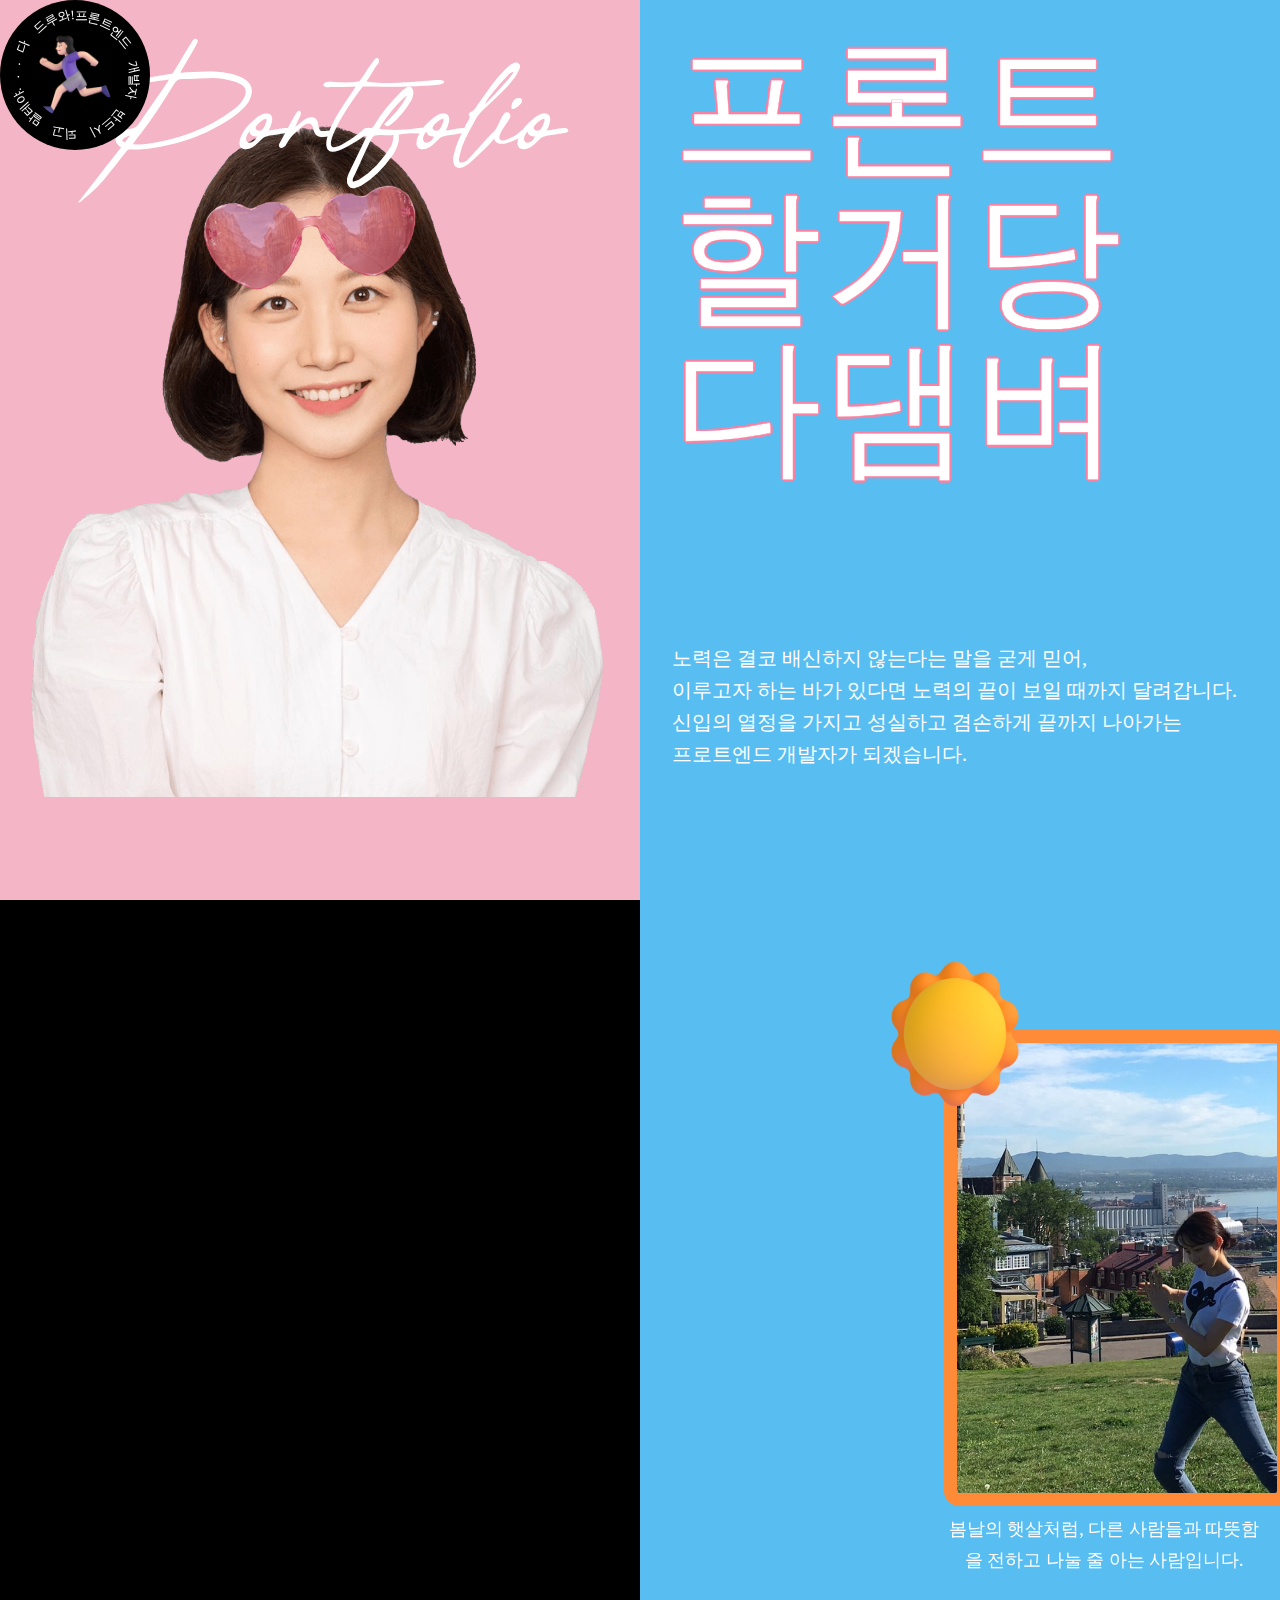
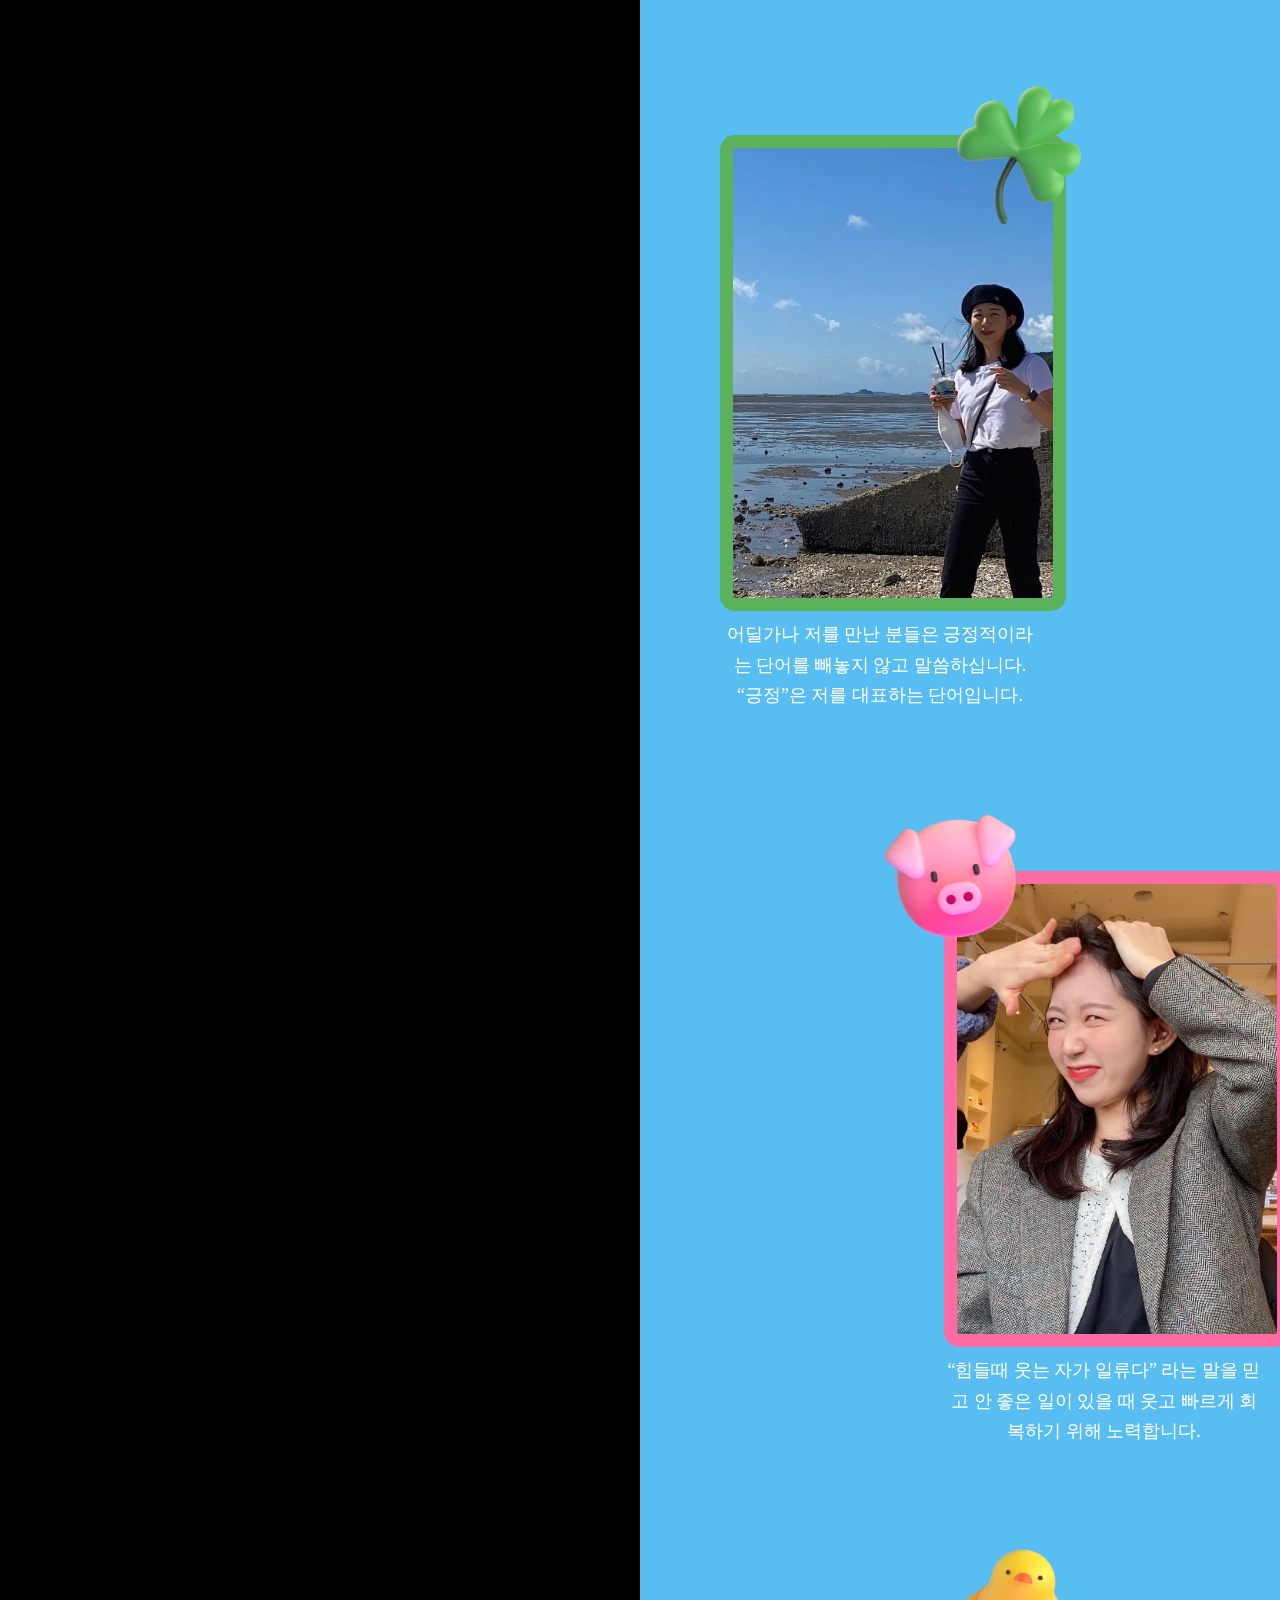
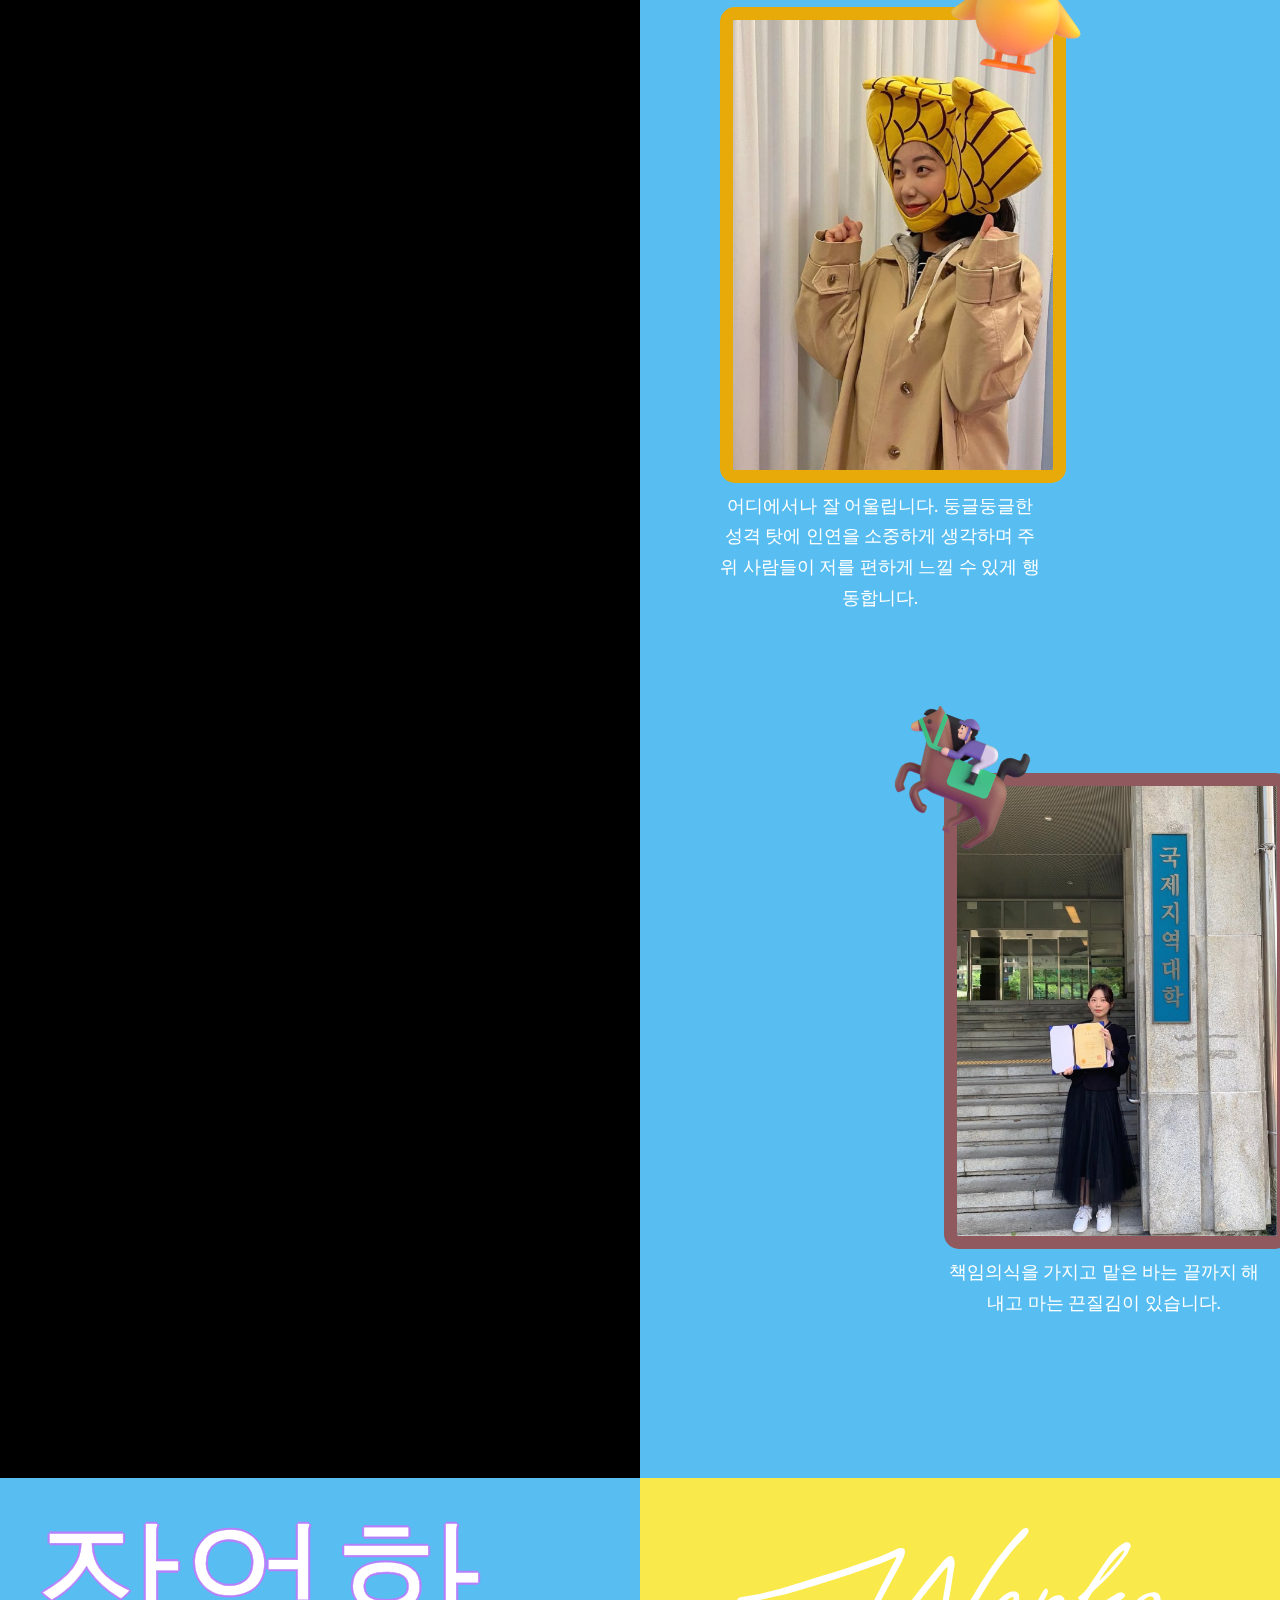
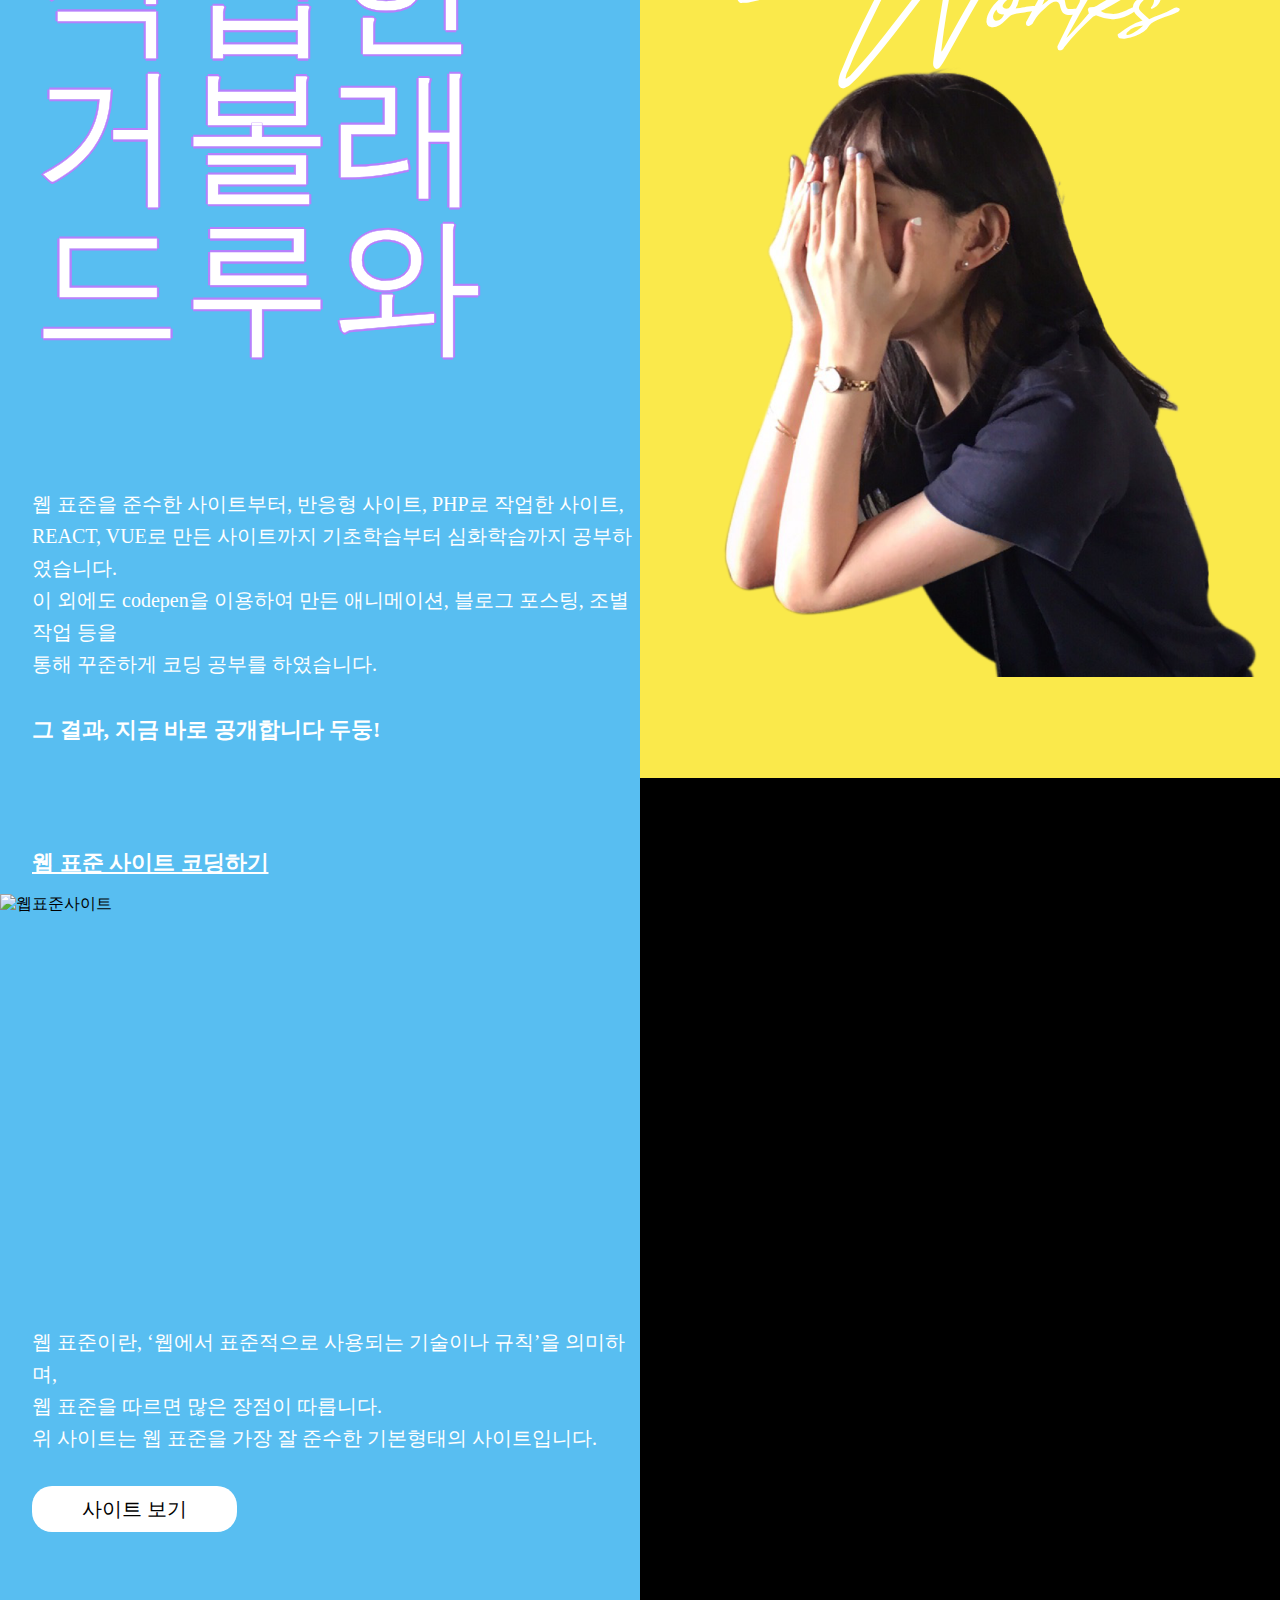
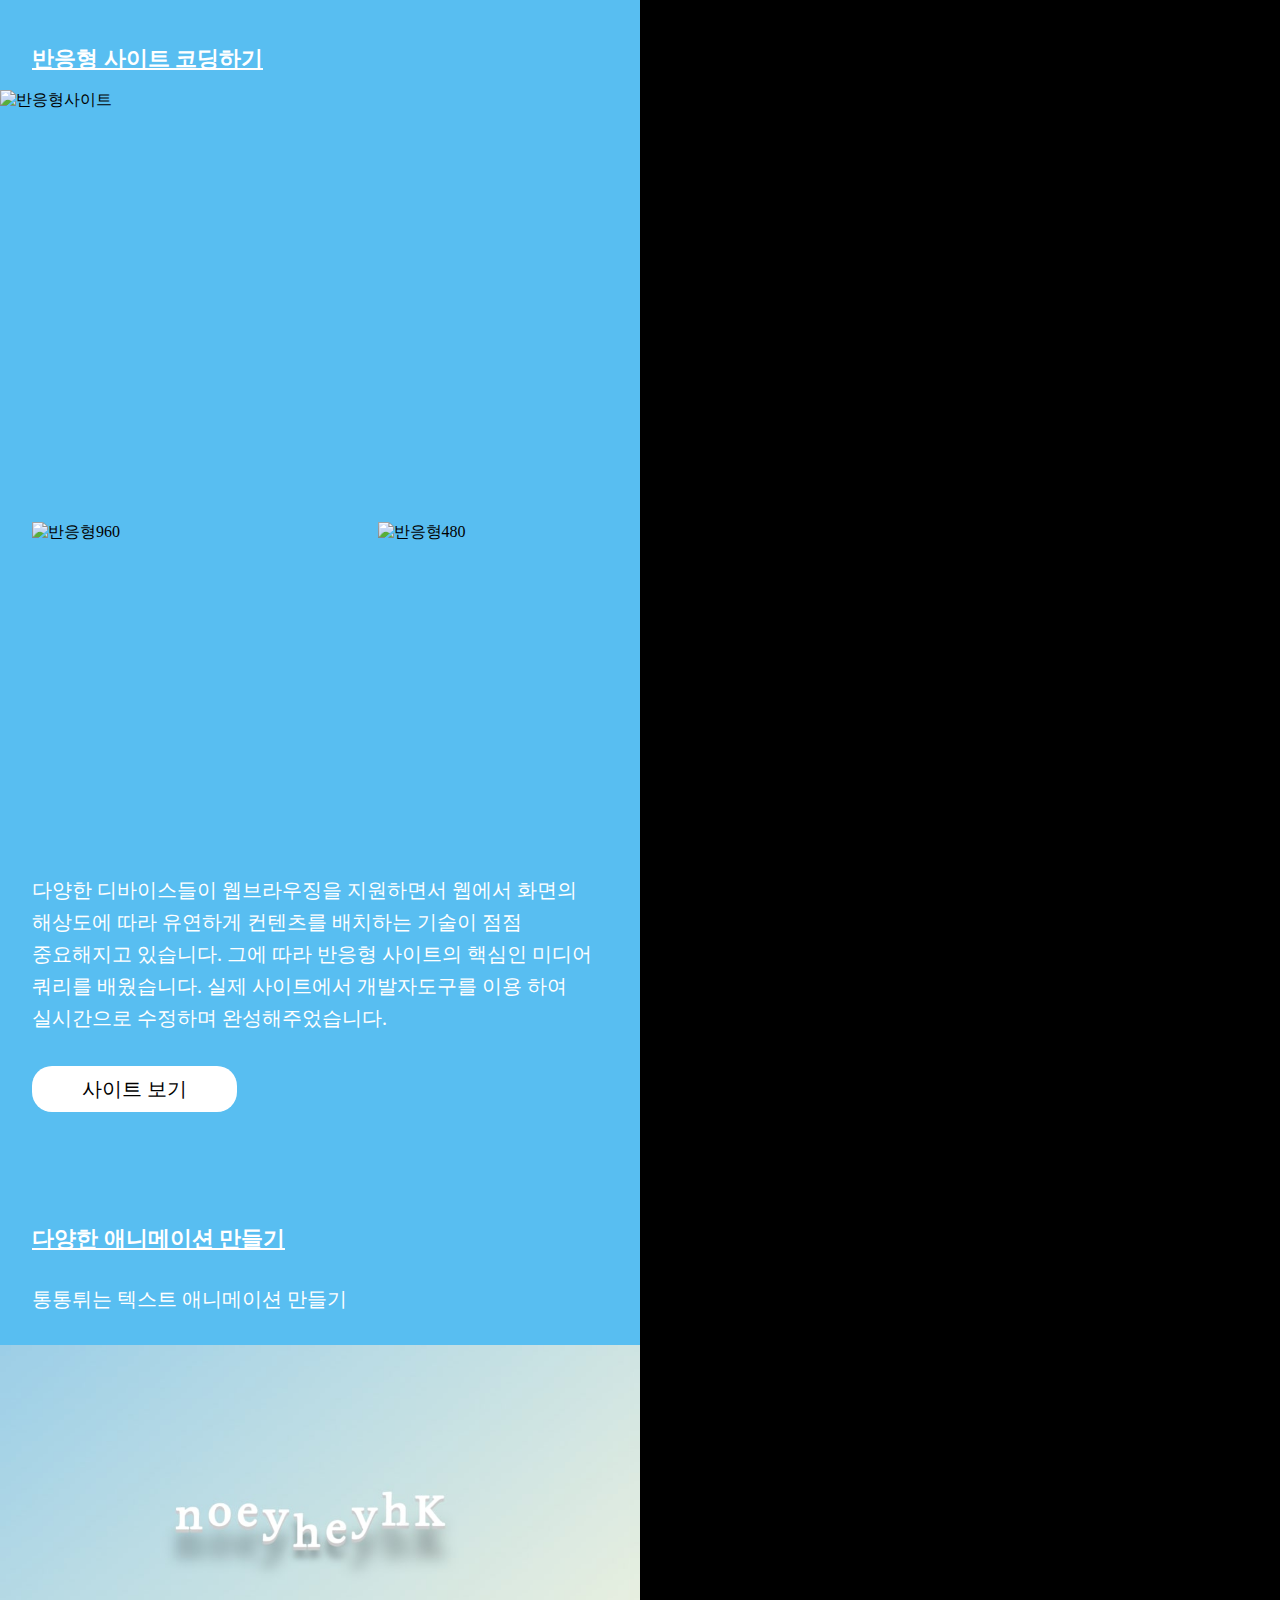
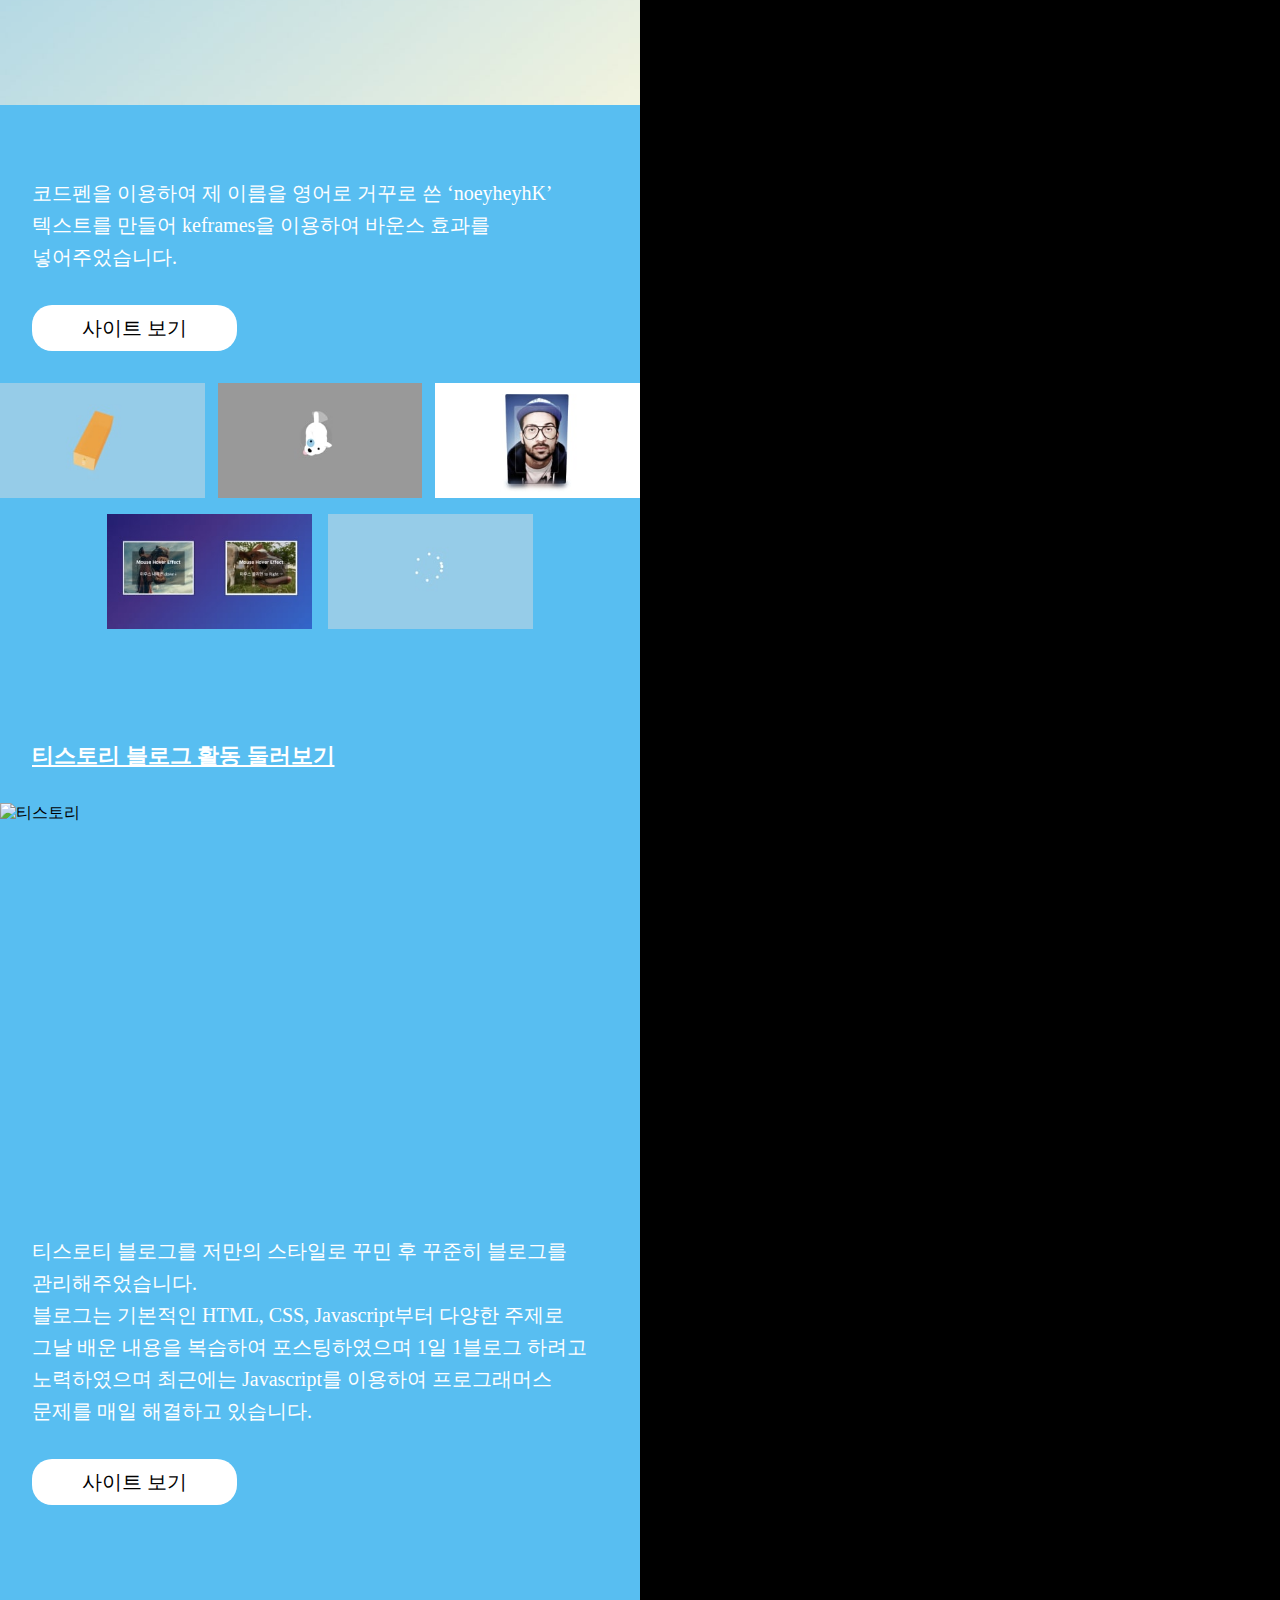
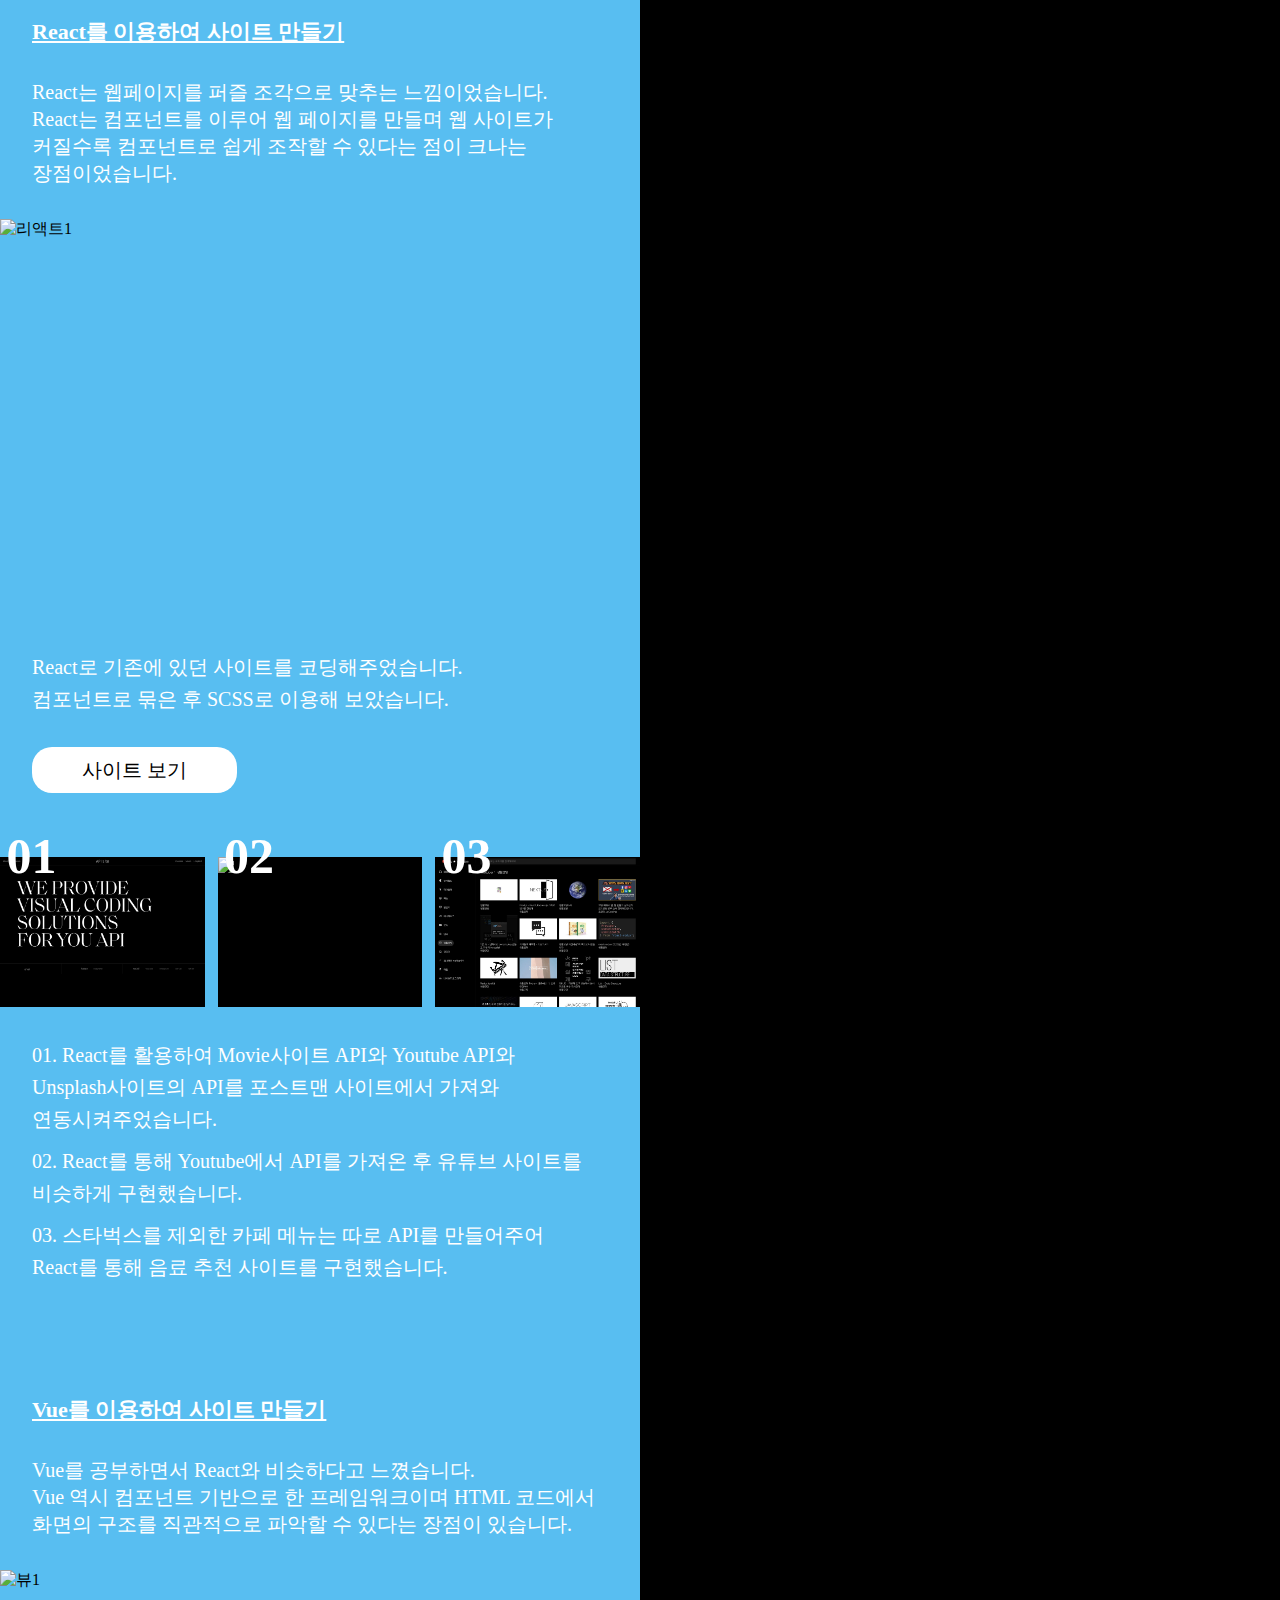
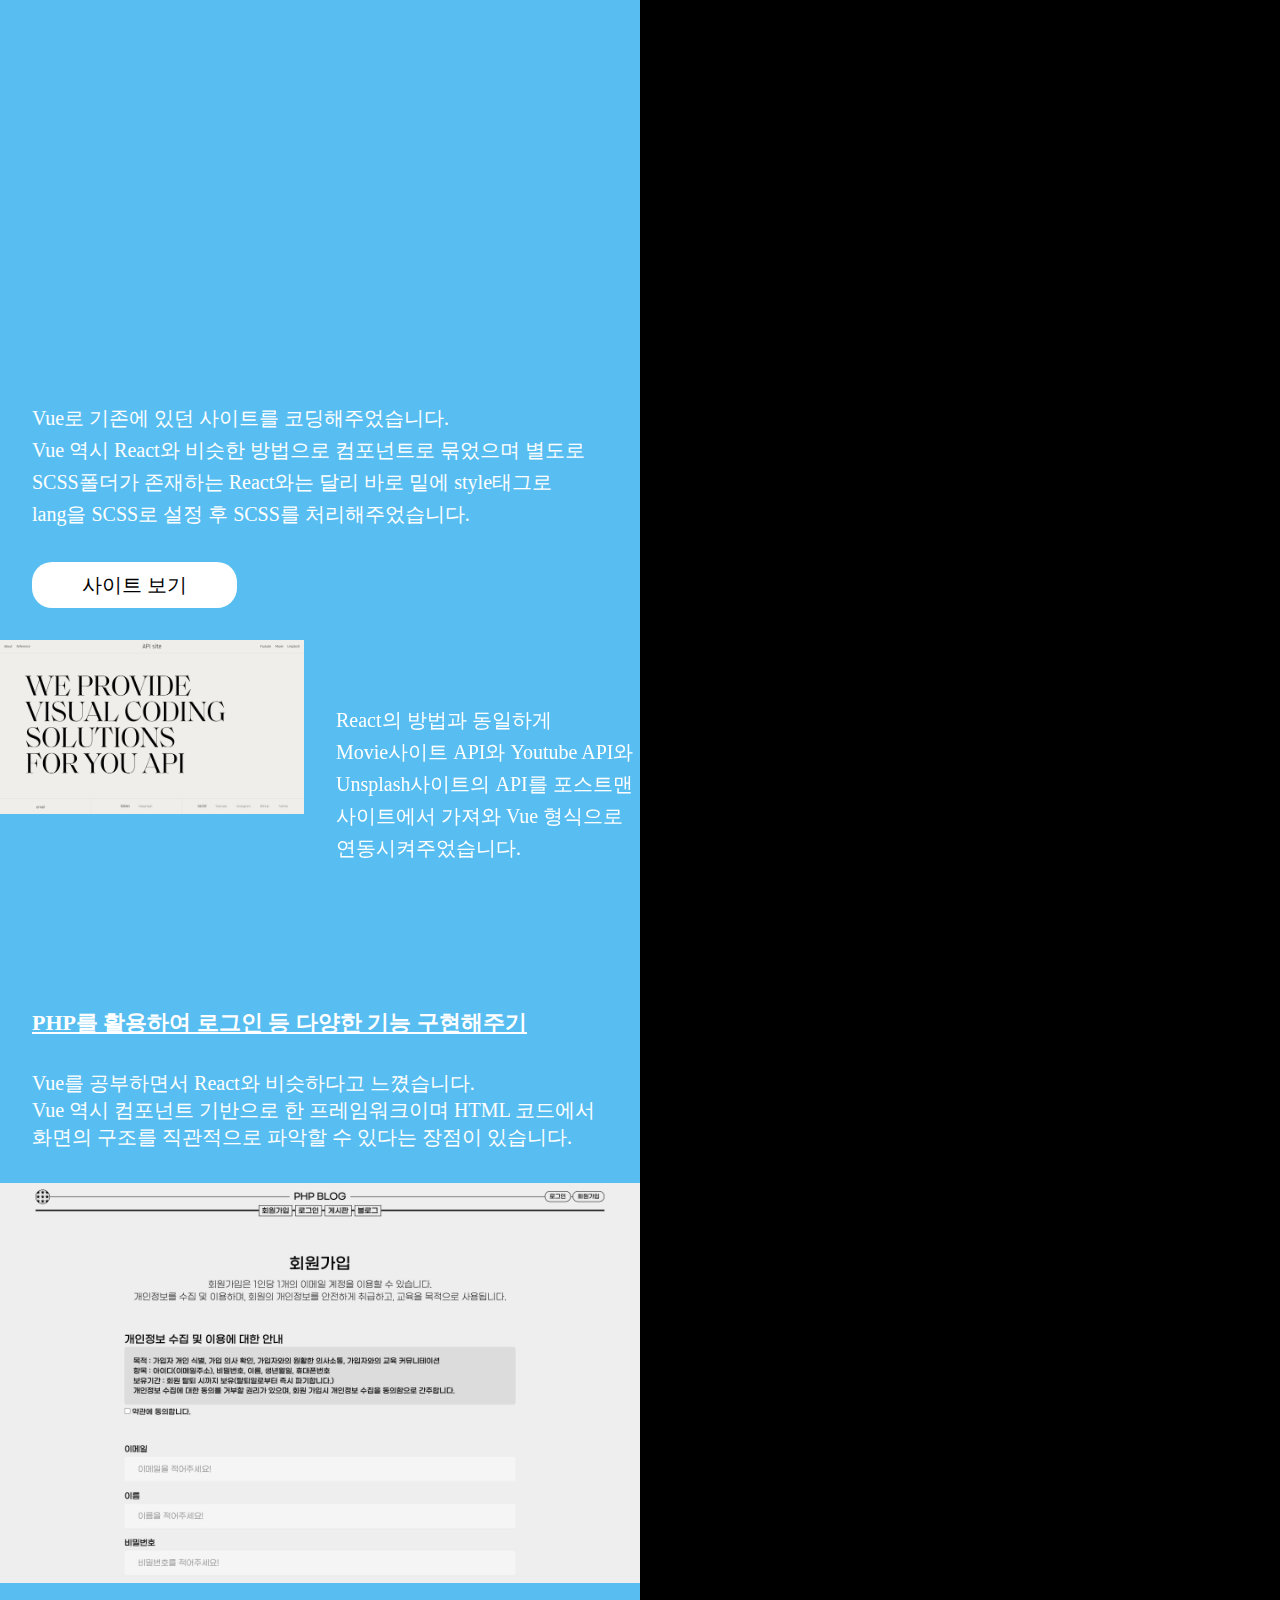
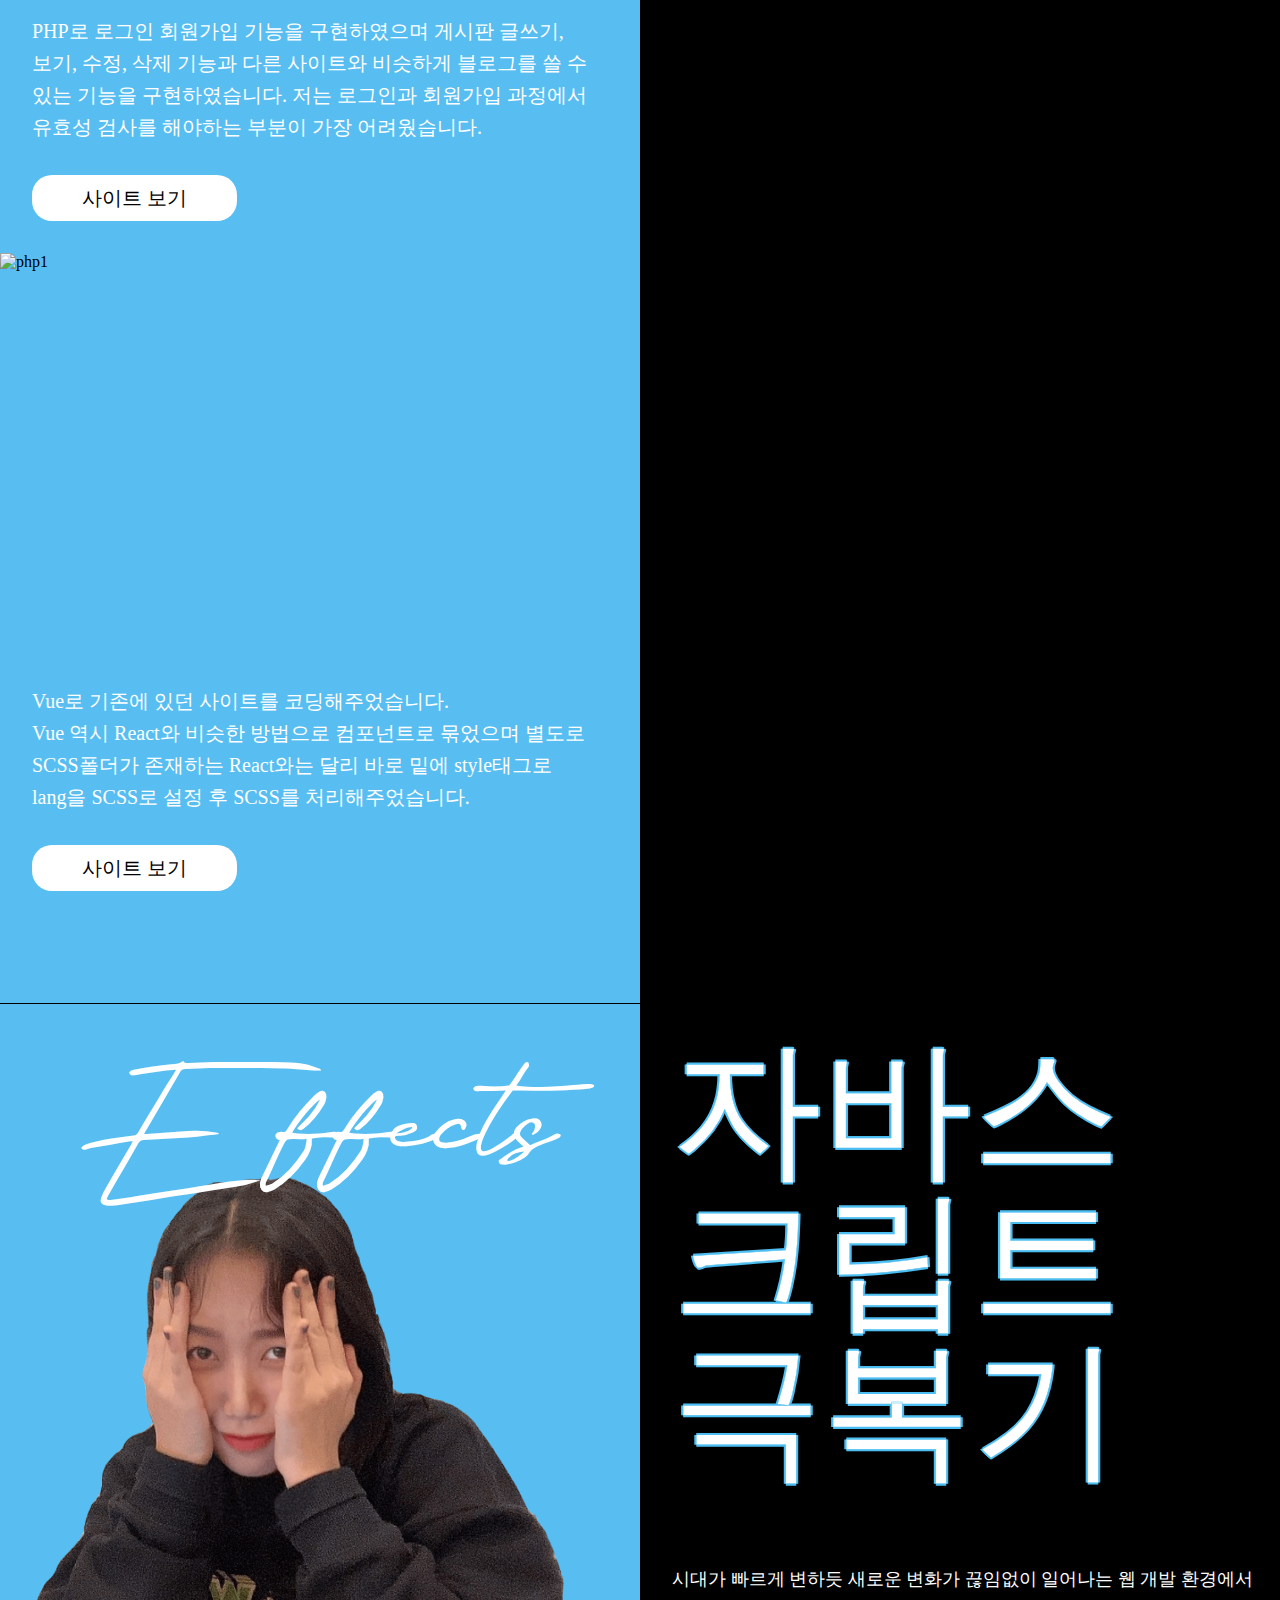
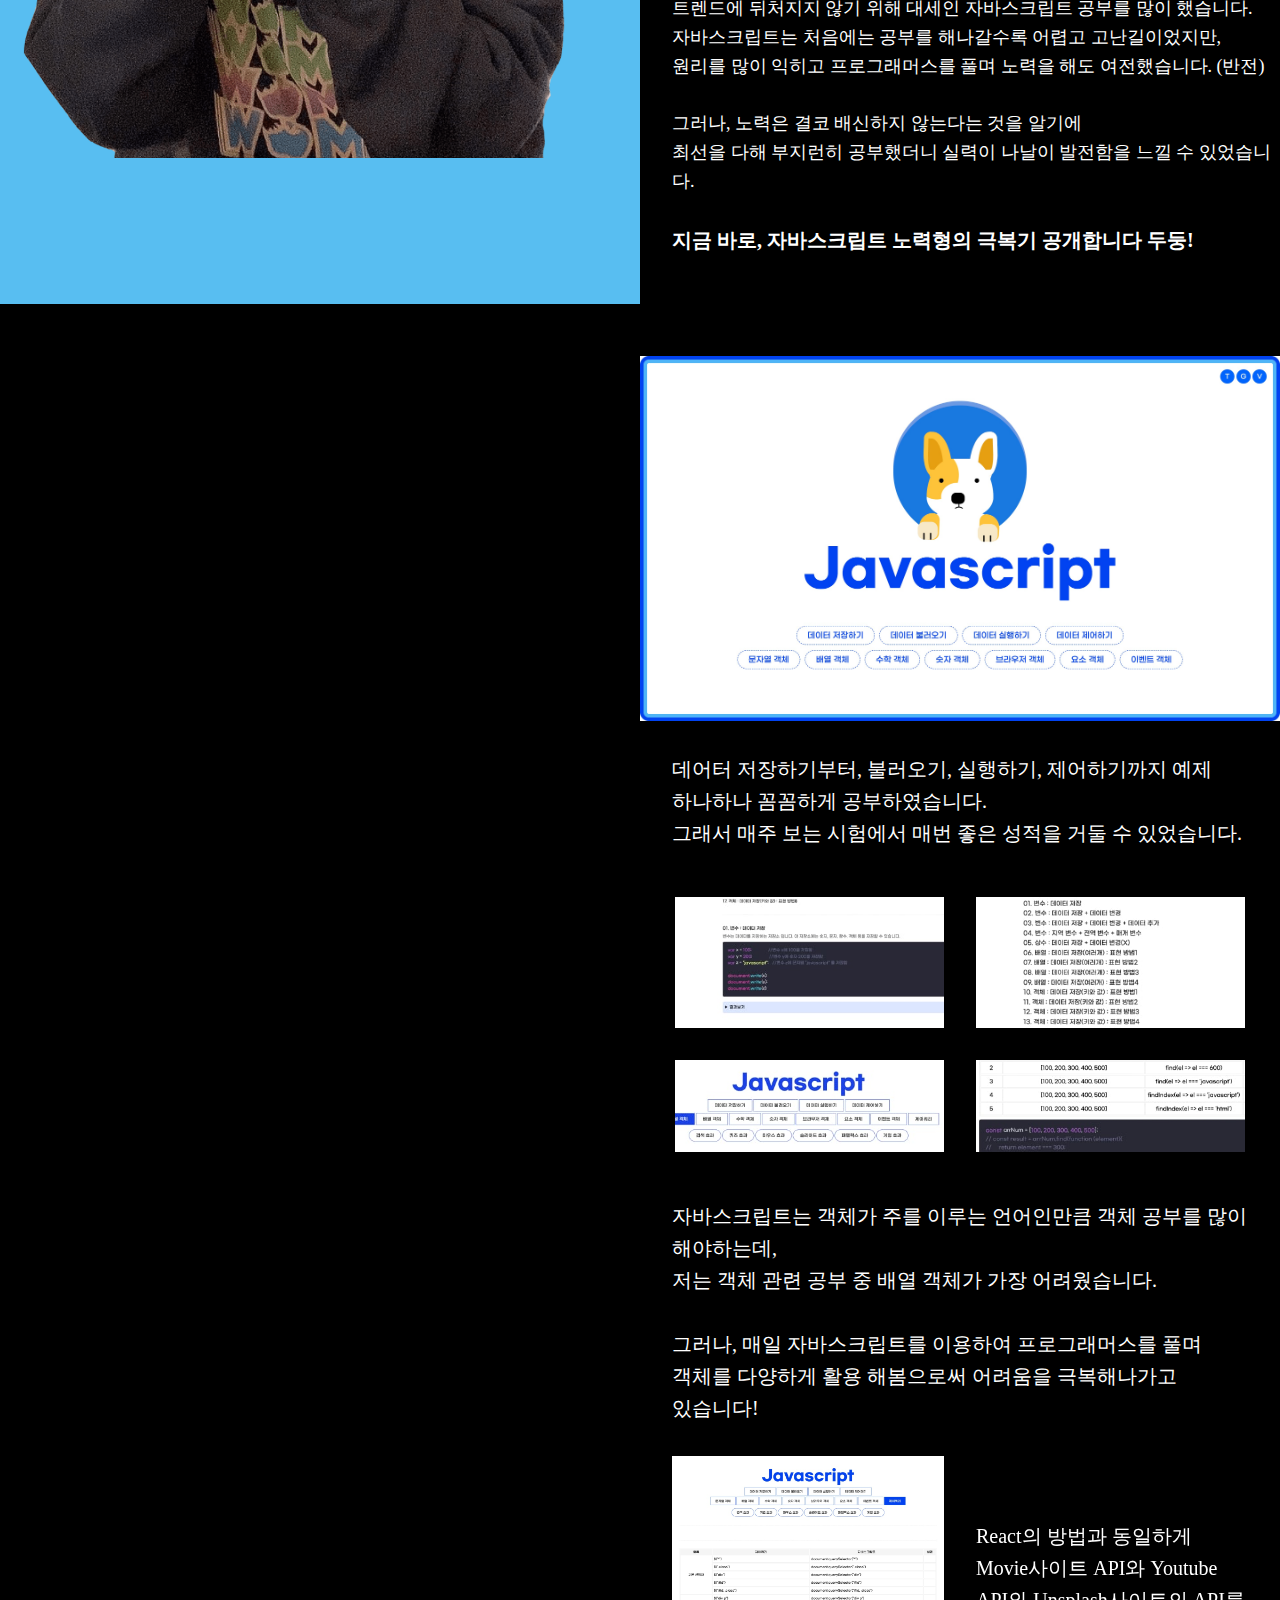
==== commit 4b2f7c8e: "2022.12.06" ====
--- a/index.html
+++ b/index.html
@@ -32,7 +32,7 @@
                         <img src="assets/img/mainimg1.png" alt="메인이미지1">
                         <img src="assets/img/mainimg2.png" alt="메인이미지2">
                     </div>
-                    <img class="sunglasses" src="assets/img/glasses 1.png" alt="선글라스">
+                    <img class="sunglasses" src="assets/img/glasses.png" alt="선글라스">
                 </div>
             </div>
 
